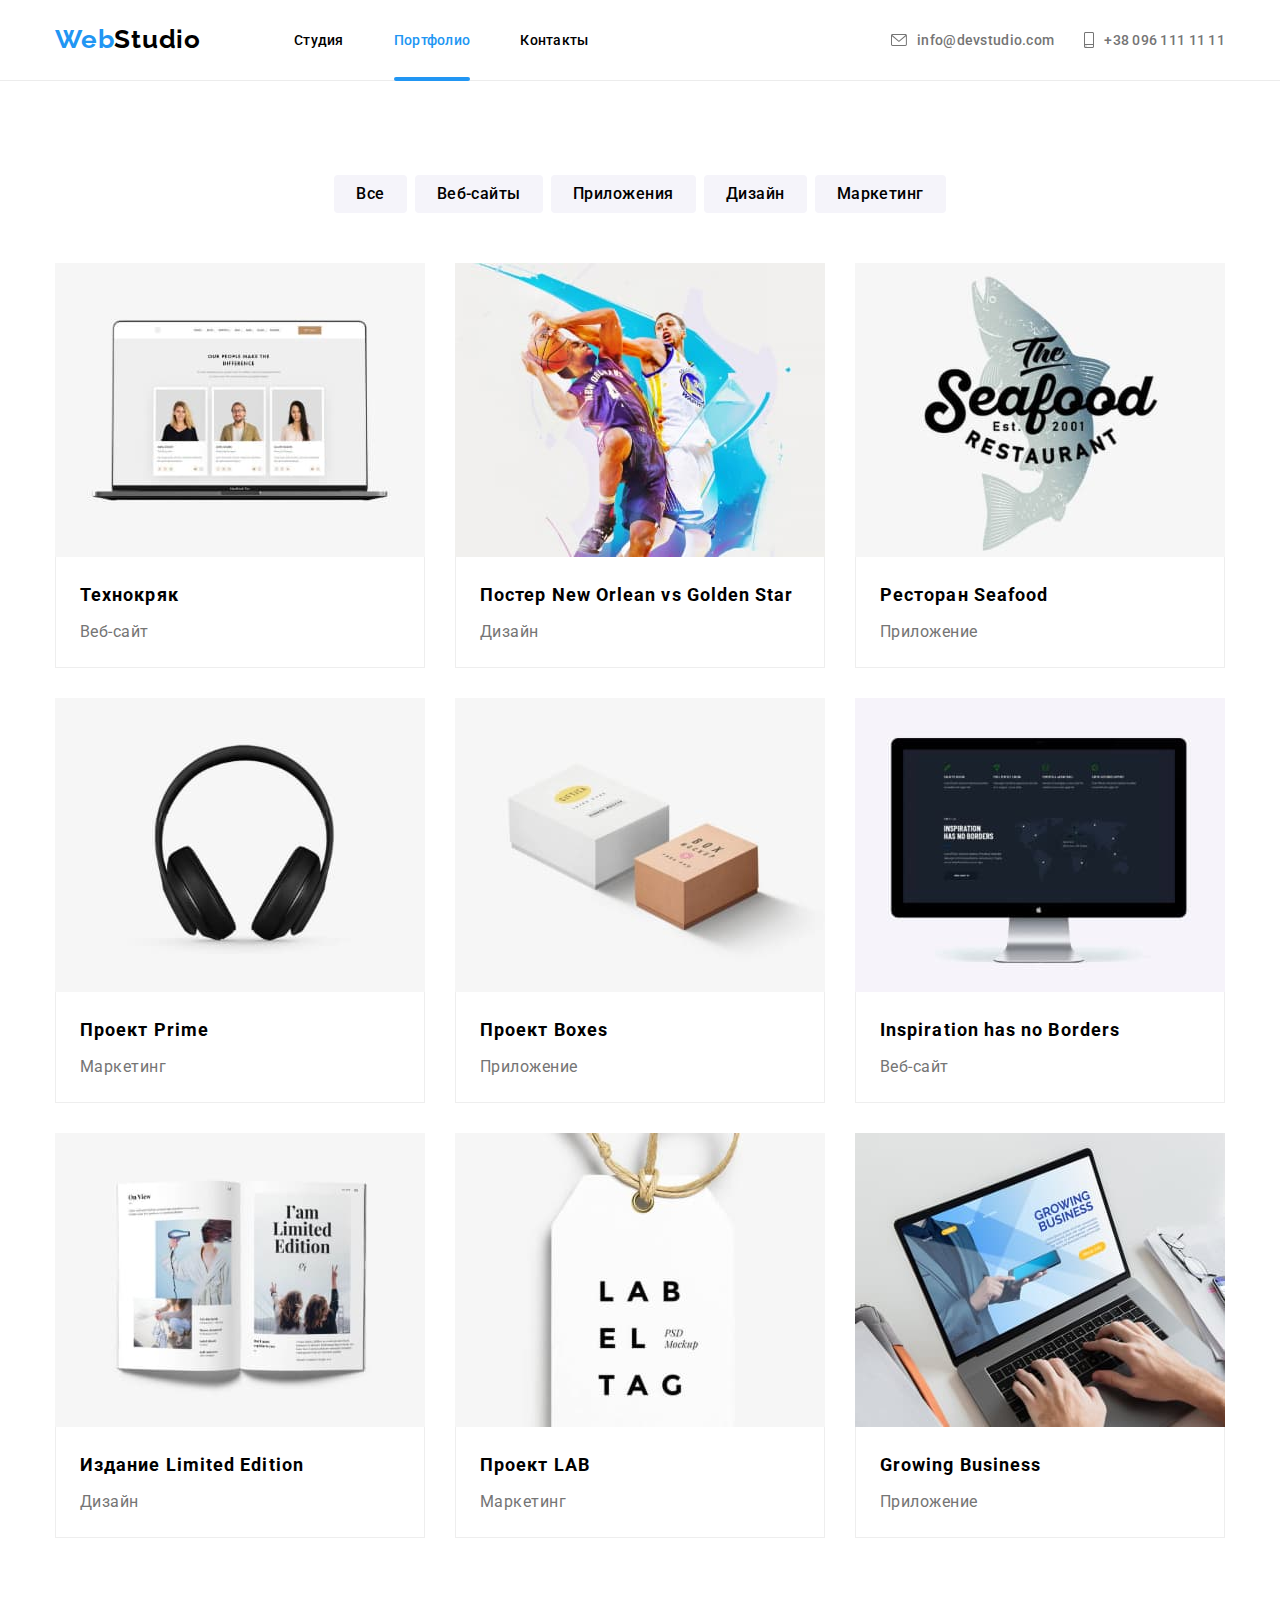
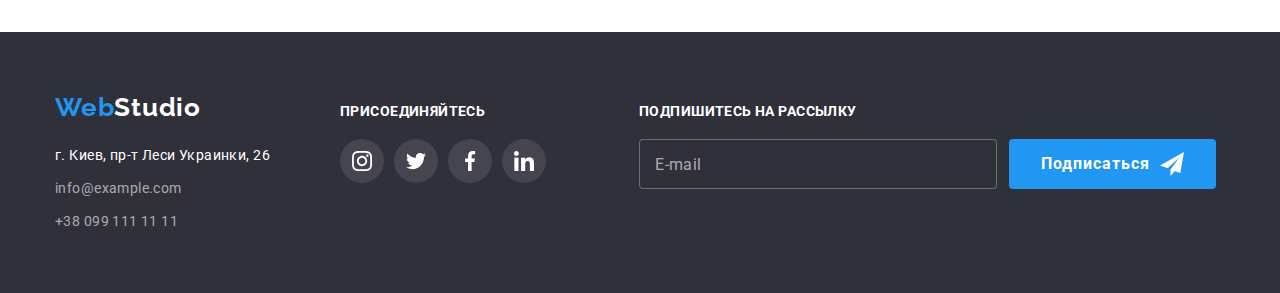
==== portfolio.html @ b00c0664 "fix link to css" ====
<!DOCTYPE html>
<html lang="ru">
  <head>
    <meta charset="UTF-8" />
    <meta http-equiv="X-UA-Compatible" content="IE=edge" />
    <meta name="viewport" content="width=device-width, initial-scale=1.0" />
    <title>Document</title>
    <link rel="preconnect" href="https://fonts.googleapis.com" />
    <link rel="preconnect" href="https://fonts.gstatic.com" crossorigin />
    <link
      href="https://fonts.googleapis.com/css2?family=Raleway:wght@700&family=Roboto:wght@400;500;700;900&display=swap"
      rel="stylesheet"
    />
    <link
      rel="stylesheet"
      href="https://cdnjs.cloudflare.com/ajax/libs/modern-normalize/1.1.0/modern-normalize.min.css"
    />
    <link rel="stylesheet" href="./css/reset.css" />
    <link rel="stylesheet" href="./css/styles.css" />
    <link rel="stylesheet" href="./sass/main.css" />
  </head>

  <body>
    <header class="head-white">
      <div class="container header-container">
        <nav class="head-nav flexability">
          <a href="index.html" class="logo-nav"><span>Web</span>Studio</a>

          <ul class="nav-list flexability">
            <li class="nav-list-item">
              <a href="index.html" class="link">Студия</a>
            </li>

            <li class="nav-list-item">
              <a href="portfolio.html" class="link current">Портфолио</a>
            </li>

            <li class="nav-list-item">
              <a href="" class="link">Контакты</a>
            </li>
          </ul>
        </nav>

        <ul class="adress-list flexability">
          <li class="adress-item">
            <a href="mailto:info@devstudio.com" class="link">
              <svg class="adress-item-icon" width="16" height="12">
                <use href="images/icons.svg#icon-envelope"></use>
              </svg>
              <span>info@devstudio.com</span>
            </a>
          </li>

          <li class="adress-item">
            <a href="tel:+380961111111" class="link">
              <svg class="adress-item-icon" width="10" height="16">
                <use href="images/icons.svg#icon-smartphone"></use>
              </svg>
              <span>+38 096 111 11 11</span>
            </a>
          </li>
        </ul>
      </div>
    </header>

    <main>
      <section class="radio-buttons section">
        <div class="container">
          <ul class="buttons-list flexability">
            <li class="buttons-item">
              <button type="button" class="button">Все</button>
            </li>
            <li class="buttons-item">
              <button type="button" class="button">Веб-сайты</button>
            </li>
            <li class="buttons-item">
              <button type="button" class="button">Приложения</button>
            </li>
            <li class="buttons-item">
              <button type="button" class="button">Дизайн</button>
            </li>
            <li class="buttons-item">
              <button type="button" class="button">Маркетинг</button>
            </li>
          </ul>
          <ul class="gallery-list flexability">
            <li class="gallery-item">
              <a class="gallery-link">
                <div class="work-description-block">
                  <img
                    src="./images/img-portf1.jpg"
                    alt="ноутбук с примером сайта"
                    width="370"
                    class="gallery-picture"
                  />
                  <p class="work-description">
                    Технокряк это современная площадка распространения
                    коронавируса. Компании используют эту платформу для
                    цифрового шпионажа и атак на защищённые сервера конкурентов.
                  </p>
                </div>
                <div class="card-style">
                  <h3 class="card-title">Технокряк</h3>
                  <p class="gallery-category">Веб-сайт</p>
                </div>
              </a>
            </li>
            <li class="gallery-item">
              <a class="gallery-link">
                <div class="work-description-block">
                  <img
                    src="./images/img-portf2.jpg"
                    alt="борьба баскетболистов за мяч"
                    width="370"
                    class="gallery-picture"
                  />
                  <p class="work-description">
                    Технокряк это современная площадка распространения
                    коронавируса. Компании используют эту платформу для
                    цифрового шпионажа и атак на защищённые сервера конкурентов.
                  </p>
                </div>
                <div class="card-style">
                  <h3 class="card-title">Постер New Orlean vs Golden Star</h3>
                  <p class="gallery-category">Дизайн</p>
                </div>
              </a>
            </li>

            <li class="gallery-item">
              <a class="gallery-link">
                <div class="work-description-block">
                  <img
                    src="./images/img-portf3.jpg"
                    alt="превью приложения ресторана"
                    width="370"
                    class="gallery-picture"
                  />
                  <p class="work-description">
                    Технокряк это современная площадка распространения
                    коронавируса. Компании используют эту платформу для
                    цифрового шпионажа и атак на защищённые сервера конкурентов.
                  </p>
                </div>
                <div class="card-style">
                  <h3 class="card-title">Ресторан Seafood</h3>
                  <p class="gallery-category">Приложение</p>
                </div>
              </a>
            </li>
            <li class="gallery-item">
              <a class="gallery-link">
                <div class="work-description-block">
                  <img
                    src="./images/img-portf4.jpg"
                    alt="наушники"
                    width="370"
                    class="gallery-picture"
                  />
                  <p class="work-description">
                    Технокряк это современная площадка распространения
                    коронавируса. Компании используют эту платформу для
                    цифрового шпионажа и атак на защищённые сервера конкурентов.
                  </p>
                </div>
                <div class="card-style">
                  <h3 class="card-title">Проект Prime</h3>
                  <p class="gallery-category">Маркетинг</p>
                </div>
              </a>
            </li>
            <li class="gallery-item">
              <a class="gallery-link"
                ><div class="work-description-block">
                  <img
                    src="./images/img-portf5.jpg"
                    alt="два короба"
                    width="370"
                    class="gallery-picture"
                  />
                  <p class="work-description">
                    Технокряк это современная площадка распространения
                    коронавируса. Компании используют эту платформу для
                    цифрового шпионажа и атак на защищённые сервера конкурентов.
                  </p>
                </div>
                <div class="card-style">
                  <h3 class="card-title">Проект Boxes</h3>
                  <p class="gallery-category">Приложение</p>
                </div>
              </a>
            </li>
            <li class="gallery-item">
              <a class="gallery-link"
                ><div class="work-description-block">
                  <img
                    src="./images/img-portf6.jpg"
                    alt="монитор с примером сайта"
                    width="370"
                    class="gallery-picture"
                  />
                  <p class="work-description">
                    Технокряк это современная площадка распространения
                    коронавируса. Компании используют эту платформу для
                    цифрового шпионажа и атак на защищённые сервера конкурентов.
                  </p>
                </div>
                <div class="card-style">
                  <h3 class="card-title">Inspiration has no Borders</h3>
                  <p class="gallery-category">Веб-сайт</p>
                </div>
              </a>
            </li>
            <li class="gallery-item">
              <a class="gallery-link"
                ><div class="work-description-block">
                  <img
                    src="./images/img-portf7.jpg"
                    alt="книга с примером дизайна"
                    width="370"
                    class="gallery-picture"
                  />
                  <p class="work-description">
                    Технокряк это современная площадка распространения
                    коронавируса. Компании используют эту платформу для
                    цифрового шпионажа и атак на защищённые сервера конкурентов.
                  </p>
                </div>
                <div class="card-style">
                  <h3 class="card-title">Издание Limited Edition</h3>
                  <p class="gallery-category">Дизайн</p>
                </div>
              </a>
            </li>
            <li class="gallery-item">
              <a class="gallery-link"
                ><div class="work-description-block">
                  <img
                    src="./images/img-portf8.jpg"
                    alt="пример дизайна"
                    width="370"
                    class="gallery-picture"
                  />
                  <p class="work-description">
                    Технокряк это современная площадка распространения
                    коронавируса. Компании используют эту платформу для
                    цифрового шпионажа и атак на защищённые сервера конкурентов.
                  </p>
                </div>
                <div class="card-style">
                  <h3 class="card-title">Проект LAB</h3>
                  <p class="gallery-category">Маркетинг</p>
                </div>
              </a>
            </li>
            <li class="gallery-item">
              <a class="gallery-link"
                ><div class="work-description-block">
                  <img
                    src="./images/img-portf9.jpg"
                    alt="руки работающие с приложением на ноутбуке"
                    width="370"
                    class="gallery-picture"
                  />
                  <p class="work-description">
                    Технокряк это современная площадка распространения
                    коронавируса. Компании используют эту платформу для
                    цифрового шпионажа и атак на защищённые сервера конкурентов.
                  </p>
                </div>
                <div class="card-style">
                  <h3 class="card-title">Growing Business</h3>
                  <p class="gallery-category">Приложение</p>
                </div>
              </a>
            </li>
          </ul>
        </div>
      </section>
    </main>

    <footer class="footer">
      <div class="container footer-cont">
        <div>
          <a href="index.html" class="logo-footer"><span>Web</span>Studio</a>
          <ul class="adress-footer">
            <li class="footer-adress">
              <a
                href="https://goo.gl/maps/rSLZNMGYCQt7C6gy6"
                target="blank"
                rel="noopener noreferrer nofollow"
                class="adress-map"
                >г. Киев, пр-т Леси Украинки, 26</a
              >
            </li>

            <li class="footer-adress">
              <a href="mailto:info@devstudio.com" class="footer-link"
                >info@example.com</a
              >
            </li>

            <li class="footer-adress">
              <a href="tel:+380961111111" class="footer-link"
                >+38 099 111 11 11</a
              >
            </li>
          </ul>
        </div>
        <div class="join">
          <p class="join-title">присоединяйтесь</p>
          <ul class="join-list">
            <li class="social-list-item">
              <a href="" class="social-item-link">
                <svg class="social-item-icon" width="20" height="20">
                  <use href="./images/icons.svg#icon-instagram"></use>
                </svg>
              </a>
            </li>
            <li class="social-list-item">
              <a href="" class="social-item-link">
                <svg class="social-item-icon" width="20" height="20">
                  <use href="./images/icons.svg#icon-twitter"></use>
                </svg>
              </a>
            </li>
            <li class="social-list-item">
              <a href="" class="social-item-link">
                <svg class="social-item-icon" width="20" height="20">
                  <use href="./images/icons.svg#icon-facebook"></use>
                </svg>
              </a>
            </li>
            <li class="social-list-item">
              <a href="" class="social-item-link">
                <svg class="social-item-icon" width="20" height="20">
                  <use href="./images/icons.svg#icon-linkedin"></use>
                </svg>
              </a>
            </li>
          </ul>
        </div>
        <div class="subscribe">
          <label for="user-mail"
            ><p class="subscrible-title">подпишитесь на рассылку</p>
            <form class="subscribe-form">
              <input
                type="email"
                name="user-mail"
                class="subscribe-input"
                placeholder="E-mail"
                required
                id="user-mail"
              />

              <button type="submit" class="subscribe-button button-link">
                Подписаться
                <svg class="subscribe-icon" width="24" height="24">
                  <use href="./images/icons.svg#icon-send"></use>
                </svg>
              </button>
            </form>
          </label>
        </div>
      </div>
    </footer>
    <script src="./js/modal.js"></script>
  </body>
</html>
---- css/styles.css ----
/* -------------------- проверка границ -------------------- */
/* section {
  outline: 3px dotted rgb(43, 56, 231);
}
.container {
  outline: 2px solid tomato;
} */

/* -------------------- BASIC RULES -------------------- */
:root {
  --accent-color: #2196f3;
  --text-color: #000000;
  --margin-img: 30px;
  --margin-text: 10px;
  --margin-calc: 30px;
  --attenuation-function: cubic-bezier(0.4, 0, 0.2, 1);
  --transition-time: 250ms;
}
.container {
  width: 1200px;
  padding: 0 15px;
  margin: 0 auto;
}
.section {
  padding-top: 94px;
  padding-bottom: 94px;
}
html {
  box-sizing: border-box;
}
*,
*::after,
*::before {
  box-sizing: inherit;
}
.logo-nav {
  font-family: Raleway, sans-serif;
  font-weight: 700;
  color: #000000;
  font-size: 26px;
  line-height: calc(31 / 26);
  letter-spacing: 0.03em;
  margin-right: 93px;
  padding-top: 24px;
  padding-bottom: 25px;
}
.flexability {
  display: flex;
} /* --------------------
HEADER -------------------- */
.head-white {
  background-color: #ffffff;
  border-bottom: 1px solid #ececec;
}
.logo-nav > span {
  font-family: Raleway, sans-serif;
  color: var(--accent-color);
}
.logo-nav:hover {
  color: #000000;
}
.adress-list .adress-item + .adress-item {
  margin-left: var(--margin-calc);
}
.link {
  padding: 32px 0;
  align-items: center;
  display: flex;
  transition: color var(--transition-time) var(--attenuation-function);
}
.link:hover,
.link:focus {
  color: var(--accent-color);
}
.link > .adress-item-icon {
  margin-right: 10px;
  fill: currentColor;
}
.benefit-image {
  display: flex;
  height: 120px;
  align-items: center;
  justify-content: center;
  background-color: #f5f4fa;
  margin-bottom: var(--margin-calc);
}
.nav-list {
  font-weight: 500;
  font-size: 14px;
  line-height: calc(16 / 14);
  letter-spacing: 0.02em;
  color: var(--text-color);
}
.nav-list-item + .nav-list-item {
  margin-left: 50px;
}
.nav-list a {
  color: var(--text-color);
}
.phone-number {
  margin-left: 50px;
}
.nav-list a:hover,
.nav-list a:focus {
  color: var(--accent-color);
}
.adress-list {
  margin-left: auto;
  align-items: center;
}
.adress-list a {
  font-weight: 500;
  font-size: 14px;
  line-height: calc(16 / 14);
  letter-spacing: 0.02em;
  color: #757575;
}
ul .current {
  color: var(--accent-color);
  position: relative;
}

.current:after {
  content: '';
  position: absolute;
  bottom: -1px;
  left: 0;
  width: 100%;
  height: 4px;
  background-color: var(--accent-color);
  border-radius: 2px;
}

.header-container {
  display: flex;
}
.head-nav {
  align-items: center;
} /* -------------------- MAIN -------------------- */
.hero {
  background: #c4c4c4;
  padding: 200px 0;
  text-align: center;
}
.hero-img {
  background-image: linear-gradient(
      rgba(47, 48, 58, 0.4),
      rgba(47, 48, 58, 0.4)
    ),
    url(../images/hero.jpg);
  max-width: 1600px;
  height: 600px;
  margin-left: auto;
  margin-right: auto;
  background-repeat: no-repeat;
  background-size: cover;
  background-position: center;
}
.hero-title {
  font-weight: 900;
  font-size: 44px;
  line-height: calc(60 / 44);
  letter-spacing: 0.06em;
  text-transform: uppercase;
  color: #ffffff;
  max-width: 696px;
  margin-left: auto;
  margin-right: auto;
  margin-bottom: 30px;
}
.button {
  font-family: inherit;
  font-style: normal;
  font-weight: 500;
  font-size: 16px;
  line-height: calc(26 / 16);
  text-align: center;
  letter-spacing: 0.03em;
  color: var(--text-color);
  background-color: #f5f4fa;
  padding: 6px 22px;
  border-radius: 4px;
  border: none;
  transition: color var(--transition-time) var(--attenuation-function),
    background-color var(--transition-time) var(--attenuation-function),
    box-shadow var(--transition-time) var(--attenuation-function);
}
.button:hover,
.button:focus {
  box-shadow: 0px 3px 1px rgba(0, 0, 0, 0.1), 0px 1px 2px rgba(0, 0, 0, 0.08),
    0px 2px 2px rgba(0, 0, 0, 0.12);
}
.gallery-link {
  display: block;
  text-decoration: none;
  transition: box-shadow var(--transition-time) var(--attenuation-function);
}
.gallery-link:hover,
.gallery-link:focus {
  box-shadow: 0px 1px 1px rgba(0, 0, 0, 0.12), 0px 4px 4px rgba(0, 0, 0, 0.06),
    1px 4px 6px rgba(0, 0, 0, 0.16);
}
.buttons-item + .buttons-item {
  margin-left: 8px;
}
.buttons-list {
  display: flex;
  justify-content: center;
  margin-bottom: 50px;
}
.gallery-list {
  flex-wrap: wrap;
  margin-top: 0px;
}
.main-button {
  background-color: var(--accent-color);
  padding: 10px 32px;
  min-width: 200px;
  border-radius: 4px;
  border: none;
}
.subscribe-button {
  background-color: var(--accent-color);
  padding: 10px 32px;
  min-width: 200px;
  border-radius: 4px;
  border: none;
  margin-left: 12px;
  align-items: center;
  display: inline-flex;
}

.callback-button {
  background-color: var(--accent-color);
  padding: 10px 32px;
  min-width: 200px;
  border-radius: 4px;
  border: none;
  align-items: center;
  margin-top: 30px;
}

.callback-input {
  width: 100%;
}
.button-link {
  font-family: inherit;
  font-style: normal;
  font-weight: 700;
  font-size: 16px;
  line-height: calc(30 / 16);
  letter-spacing: 0.06em;
  color: #ffffff;
}

.work-description {
  position: absolute;
  top: 0;
  margin: 0;
  width: 100%;
  height: 100%;
  padding: 63px 24px;
  font-size: 18px;
  line-height: 1.56;
  color: #ffffff;
  background-color: rgba(33, 150, 243, 0.9);
  transform: translateY(100%);
  transition: transform var(--transition-time) var(--attenuation-function);
}

.work-description-block {
  position: relative;
  overflow: hidden;
}

.gallery-link:hover .work-description,
.gallery-link:focus .work-description {
  transform: translateY(0);
}

.social-list {
  display: flex;
  justify-content: center;
}
.social-list-item + .social-list-item {
  margin-left: 10px;
}
.social-item-icon {
  fill: currentColor;
}
.social-item-link {
  width: 44px;
  height: 44px;
  display: flex;
  justify-content: center;
  align-items: center;
  color: #afb1b8;
  border-radius: 50%;
  transition: background-color var(--transition-time)
      var(--attenuation-function),
    color var(--transition-time) var(--attenuation-function);
}

.join .social-item-link {
  color: #ffffff;
  background-color: rgba(255, 255, 255, 0.1);
}

.social-item-link:hover,
.social-item-link:focus {
  background-color: var(--accent-color);
  color: #ffffff;
  border-radius: 50%;
}
.button:hover,
.button:focus {
  font-family: inherit;
  font-style: normal;
  font-weight: 500;
  font-size: 16px;
  line-height: calc(26 / 16);
  text-align: center;
  letter-spacing: 0.03em;
  color: #ffffff;
  background-color: var(--accent-color);
}
.card-title {
  font-weight: 700;
  font-size: 18px;
  line-height: calc(36 / 18);
  letter-spacing: 0.06em;
  color: var(--text-color);
  margin-bottom: 4px;
}
.benefits-title {
  font-weight: 700;
  font-size: 14px;
  line-height: calc(16 / 14);
  letter-spacing: 0.03em;
  text-transform: uppercase;
  color: #212121;
  margin-bottom: var(--margin-text);
}
.benefits-discription {
  font-size: 14px;
  line-height: calc(24 / 14);
  letter-spacing: 0.03em;
  color: #757575;
}
.benefits-list {
  display: flex;
  margin-left: calc(-1 * var(--margin-calc));
}
.benefits-list > .benefits-item {
  flex-basis: calc(100% / 4 - var(--margin-calc));
  margin-left: var(--margin-calc);
}
.activity-list {
  display: flex;
  flex-wrap: wrap;
  margin-left: calc(-1 * var(--margin-calc));
  margin-top: calc(-1 * var(--margin-calc));
}
.activity-list > .activity-item {
  flex-basis: calc(100% / 3 - var(--margin-calc));
  margin-left: var(--margin-calc);
  margin-top: var(--margin-calc);
}
.activity {
  padding-top: 0px;
}

.activity-img {
  margin-right: 0px;
}
.activity-item {
  position: relative;
}

.activity-title {
  position: absolute;
  bottom: 0;
  margin: 0;
  display: flex;
  /* padding-top: 27px;
  padding-bottom: 27px; */
  width: 100%;
  height: 70px;

  font-size: 14px;
  line-height: 1.14;
  justify-content: center;
  align-items: center;
  text-transform: uppercase;
  color: #ffffff;
  background-color: rgba(47, 48, 58, 0.8);
}
.section-title,
.team-title,
.clients-title {
  display: block;
  font-weight: 700;
  font-size: 36px;
  line-height: calc(42 / 36);
  letter-spacing: 0.03em;
  color: #212121;
  margin-bottom: 50px;
  text-align: center;
}
.clients-list {
  display: flex;
}
.clients-link {
  display: flex;
  justify-content: center;
  align-items: center;
  height: 92px;
  width: 170px;
  color: #afb1b8;
  border: 1px solid #afb1b8;
  border-radius: 4px;
  transition: color var(--transition-time) var(--attenuation-function),
    border var(--transition-time) var(--attenuation-function);
}
.clients-item:not(:last-child) {
  padding-right: 30px;
}
.client-icon {
  fill: currentColor;
}
.clients-link:hover,
.clients-link:focus {
  color: var(--accent-color);
  border-color: var(--accent-color);
}
.gallery-category {
  font-size: 16px;
  line-height: calc(30 / 16);
  letter-spacing: 0.03em;
  color: #757575;
}
.team-names {
  font-weight: 500;
  font-size: 16px;
  line-height: calc(19 / 16);
  letter-spacing: 0.03em;
  color: #212121;
  margin-bottom: var(--margin-text);
}
.team-positions {
  font-size: 16px;
  line-height: calc(19 / 16);
  letter-spacing: 0.03em;
  color: #757575;
  margin-bottom: 16px;
}
.team-list {
  display: flex;
  margin-left: calc(-1 * var(--margin-calc));
  margin-top: calc(-1 * var(--margin-calc));
}
.team-list > .team-item {
  flex-basis: calc(100% / 4 - var(--margin-calc));
  margin-left: var(--margin-calc);
  margin-top: var(--margin-calc);
  background-color: #ffffff;
  border-radius: 0px 0px 4px 4px;
  box-shadow: 0px 1px 3px rgba(0, 0, 0, 0.12), 0px 1px 1px rgba(0, 0, 0, 0.14),
    0px 2px 1px rgba(0, 0, 0, 0.2);
}
.team {
  background-color: #f5f4fa;
}
.teams {
  padding-top: var(--margin-calc);
  padding-bottom: var(--margin-calc);
  text-align: center;
} /* -------------------- PORTFOLIO GALLERY-------------------- */
.gallery-list {
  display: flex;
  margin-left: calc(-1 * var(--margin-calc));
  margin-top: calc(-1 * var(--margin-calc));
}
.gallery-list > .gallery-item {
  flex-basis: calc(100% / 3 - var(--margin-calc));
  margin-left: var(--margin-calc);
  margin-top: var(--margin-calc);
}
.card-style {
  padding: 20px 24px;
  background-color: #ffffff;
  border-left: 1px solid #eeeeee;
  border-right: 1px solid #eeeeee;
  border-bottom: 1px solid #eeeeee;
} /* -------------------- FOOTER --------------------
*/
.logo-footer > span {
  font-family: Raleway, sans-serif;
  color: var(--accent-color);
}
.logo {
  margin-bottom: 20px;
}
.footer {
  background: #2f303a;
  padding: 60px 0px;
}
.footer-cont {
  display: flex;
  align-items: baseline;
}
.logo-footer {
  font-family: Raleway, sans-serif;
  font-weight: 700;
  color: #ffffff;
  font-size: 26px;
  line-height: calc(31 / 26);
  letter-spacing: 0.03em;
}
.logo-footer:hover {
  color: #ffffff;
}
.join {
  margin-left: 70px;
  margin-right: 93px;
}
.join-list {
  display: flex;
}
.join-title,
.subscrible-title {
  font-family: Roboto, sans-serif;
  font-style: normal;
  font-weight: 700;
  font-size: 14px;
  line-height: (16 / 14);
  letter-spacing: 0.03em;
  text-transform: uppercase;
  color: #ffffff;
  margin-bottom: 20px;
}
.footer-adress:not(:last-child) {
  margin-bottom: 9px;
}

.adress-map {
  font-size: 14px;
  line-height: calc(24 / 14);
  letter-spacing: 0.03em;
  color: #ffffff;
  transition: color var(--transition-time) var(--attenuation-function);
}
.adress-footer {
  margin-top: 20px;
}
.footer-link {
  font-size: 14px;
  line-height: calc(24 / 14);
  letter-spacing: 0.03em;
  color: rgba(255, 255, 255, 0.6);
  transition: color var(--transition-time) var(--attenuation-function);
}
.footer-adress a:hover,
.footer-adress a:focus {
  color: var(--accent-color);
}

.backdrop {
  position: fixed;
  top: 0;
  left: 0;

  width: 100%;
  height: 100%;

  background-color: rgba(0, 0, 0, 0.2);
  opacity: 1;
}

.backdrop.is-hidden {
  opacity: 0;
  pointer-events: none;
}
.subscribe-form {
  display: flex;
  align-items: center;
}

.subscribe-icon {
  margin-left: 10px;
}
.subscribe-input {
  min-width: 358px;
  height: 50px;
  padding: 15px;
  border: 1px solid rgba(255, 255, 255, 0.3);
  border-radius: 4px;
  font-family: inherit;
  font-style: normal;
  font-size: 16px;
  line-height: calc(20 / 16);
  letter-spacing: 0.03em;
  color: #ffffff;
  background-color: #2f303a;
}

.subscribe-input::placeholder {
  color: rgba(255, 255, 255, 0.6);
}

.modal-title {
  margin-bottom: 12px;
  font-family: Roboto;
  font-style: normal;
  font-weight: 700;
  font-size: 20px;
  line-height: calc(23 / 20);
  text-align: center;
  letter-spacing: 0.03em;

  color: #212121;
}

.label-title {
  font-family: Roboto;
  font-style: normal;
  font-size: 12px;
  line-height: calc(14 / 12);
  letter-spacing: 0.01em;
  margin-bottom: 4px;
  color: #757575;
}

.callback-input {
  height: 40px;
  border: 1px solid rgba(33, 33, 33, 0.2);
  box-sizing: border-box;
  border-radius: 4px;
  padding-left: 30px;
  transition: border-color var(--transition-time) var(--attenuation-function);
}
.callback-coment {
  border: 1px solid rgba(33, 33, 33, 0.2);
  box-sizing: border-box;
  border-radius: 4px;
  padding: 12px 16px;
  resize: none;
  height: 120px;
  width: 100%;
  transition: border-color var(--transition-time) var(--attenuation-function);
}

.callback-coment::placeholder {
  font-family: Roboto;
  font-style: normal;
  font-size: 12px;
  line-height: calc(14 / 12);
  letter-spacing: 0.01em;
  color: rgba(117, 117, 117, 0.5);
}

.form-field {
  display: flex;
  flex-direction: column;
  position: relative;
}
.sign-field {
  display: flex;
  flex-direction: column;
  align-items: center;
  margin-top: 20px;
}

.sign-check {
  font-family: Roboto;
  font-style: normal;
  font-size: 14px;
  line-height: calc(24 / 14);
  letter-spacing: 0.03em;
  color: #757575;
  display: flex;
  align-items: center;
}
.modal-check:checked + .sign-check::before {
  background-image: url(../images/sign.svg);
  background-color: var(--accent-color);
  background-position: center;
  background-repeat: no-repeat;
  border: none;
}

.visually-hidden {
  position: absolute;
  white-space: nowrap;
  width: 1px;
  height: 1px;
  overflow: hidden;
  border: 0;
  padding: 0;
  clip: rect(0 0 0 0);
  clip-path: inset(50%);
  margin: -1px;
}
.sign-check::before {
  content: ' ';
  width: 16px;
  height: 15px;
  border: 2px solid #000000;
  border-radius: 2px;
  display: block;
  margin-right: 8px;
}

.sign-link,
.sign-link:hover,
.sign-link:focus {
  text-decoration: underline;
  color: var(--accent-color);
}

.callback-icon {
  position: absolute;
  top: 50%;
  margin-left: 12px;
  transition: fill var(--transition-time) var(--attenuation-function);
}

.form-field + .form-field {
  margin-top: 10px;
}

.form-field:focus-within .callback-icon,
.form-field:hover .callback-icon {
  fill: var(--accent-color);
}
.form-field:focus-within .callback-input,
.form-field:hover .callback-input {
  border-color: var(--accent-color);
  outline: none;
}
.form-field:focus-within .callback-coment,
.form-field:hover .callback-coment {
  border-color: var(--accent-color);
  outline: none;
}
.modal {
  position: absolute;
  top: 50%;
  left: 50%;
  transform: translate(-50%, -50%);
  padding: 40px;

  min-width: 528px;
  min-height: 581px;

  background-color: #ffffff;
  box-shadow: 0px 1px 3px rgb(0 0 0 / 12%), 0px 1px 1px rgb(0 0 0 / 14%),
    0px 2px 1px rgb(0 0 0 / 20%);
  border-radius: 4px;
}

.close {
  position: absolute;
  top: 8px;
  right: 8px;
  display: flex;
  align-items: center;
  justify-content: center;

  width: 30px;
  height: 30px;

  color: #000000;
  background-color: #fff;
  border: 1px solid rgba(0, 0, 0, 0.1);
  border-radius: 50%;
  cursor: pointer;
}

.close-icon {
  fill: currentColor;
}

.close:hover,
.close:focus {
  color: var(--accent-color);
}
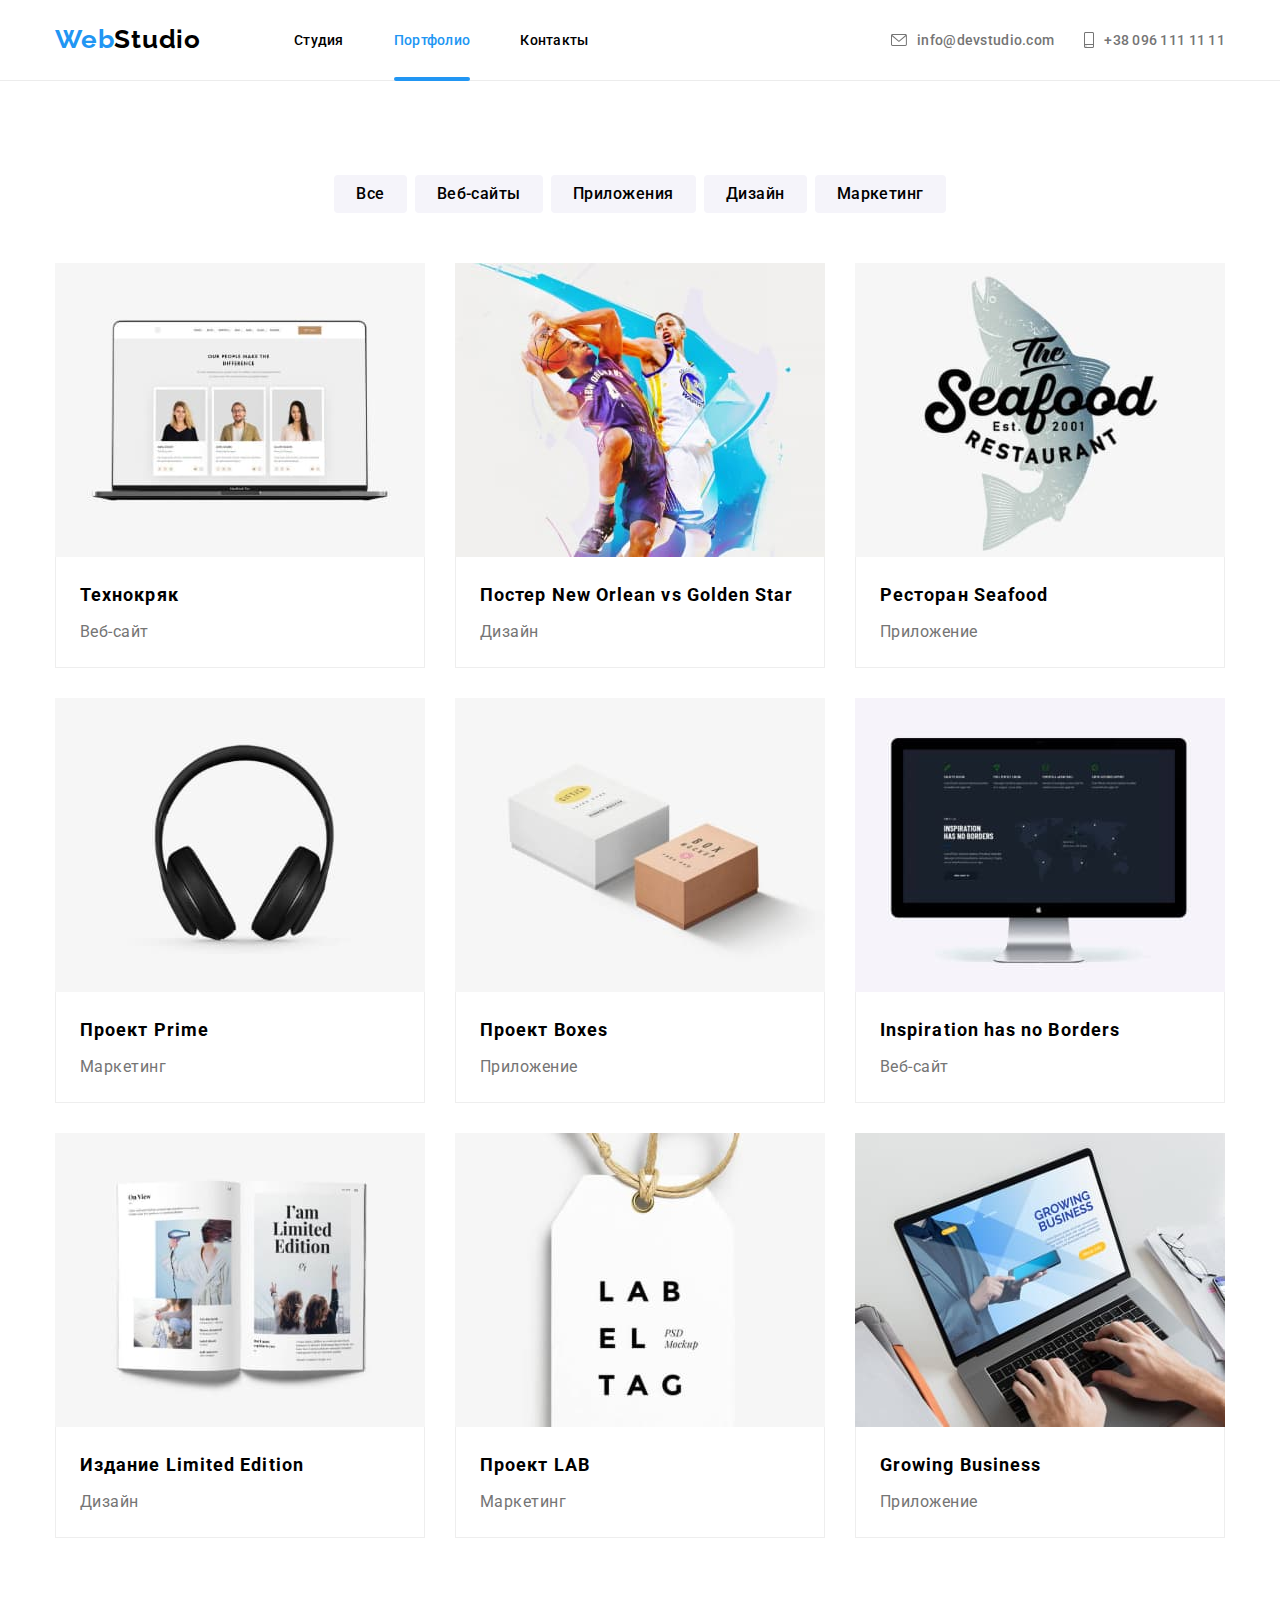
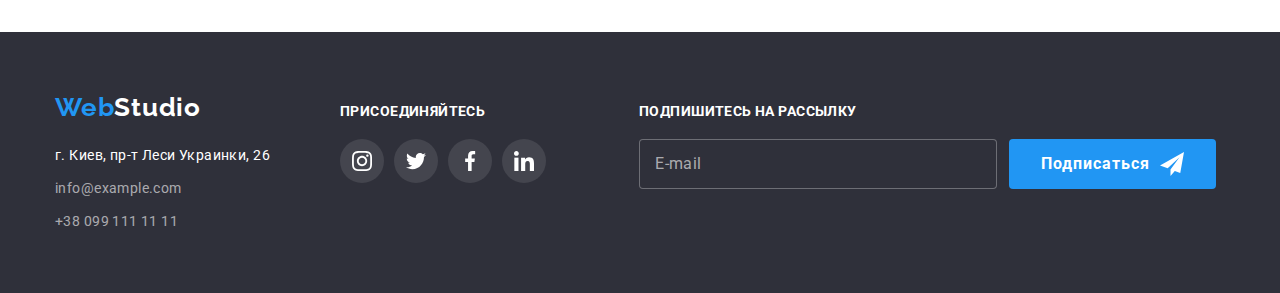
==== commit add81a14: "successful test" ====
--- a/portfolio.html
+++ b/portfolio.html
@@ -16,8 +16,8 @@
       href="https://cdnjs.cloudflare.com/ajax/libs/modern-normalize/1.1.0/modern-normalize.min.css"
     />
     <link rel="stylesheet" href="./css/reset.css" />
-    <link rel="stylesheet" href="./css/styles.css" />
-    <link rel="stylesheet" href="./sass/main.css" />
+    <!-- <link rel="stylesheet" href="./css/styles.css" /> -->
+    <link rel="stylesheet" href="./css/main.css" />
   </head>
 
   <body>
--- a/css/main.css
+++ b/css/main.css
@@ -0,0 +1,1016 @@
+:root {
+  --accent-color: #2196f3;
+  --text-color: #000000;
+  --margin-img: 30px;
+  --margin-text: 10px;
+  --margin-calc: 30px;
+  --attenuation-function: cubic-bezier(0.4, 0, 0.2, 1);
+  --transition-time: 250ms;
+}
+
+.container {
+  width: 1200px;
+  padding: 0 15px;
+  margin: 0 auto;
+}
+
+.section {
+  padding-top: 94px;
+  padding-bottom: 94px;
+}
+
+html {
+  -webkit-box-sizing: border-box;
+          box-sizing: border-box;
+}
+
+*,
+*::after,
+*::before {
+  -webkit-box-sizing: inherit;
+          box-sizing: inherit;
+}
+
+.logo-nav {
+  font-family: Raleway, sans-serif;
+  font-weight: 700;
+  color: #000000;
+  font-size: 26px;
+  line-height: calc(31 / 26);
+  letter-spacing: 0.03em;
+  margin-right: 93px;
+  padding-top: 24px;
+  padding-bottom: 25px;
+}
+
+.flexability {
+  display: -webkit-box;
+  display: -ms-flexbox;
+  display: flex;
+}
+
+/* --------------------
+HEADER -------------------- */
+.head-white {
+  background-color: #ffffff;
+  border-bottom: 1px solid #ececec;
+}
+
+.logo-nav > span {
+  font-family: Raleway, sans-serif;
+  color: var(--accent-color);
+}
+
+.logo-nav:hover {
+  color: #000000;
+}
+
+.adress-list .adress-item + .adress-item {
+  margin-left: var(--margin-calc);
+}
+
+.link {
+  padding: 32px 0;
+  -webkit-box-align: center;
+      -ms-flex-align: center;
+          align-items: center;
+  display: -webkit-box;
+  display: -ms-flexbox;
+  display: flex;
+  -webkit-transition: color var(--transition-time) var(--attenuation-function);
+  transition: color var(--transition-time) var(--attenuation-function);
+}
+
+.link:hover,
+.link:focus {
+  color: var(--accent-color);
+}
+
+.link > .adress-item-icon {
+  margin-right: 10px;
+  fill: currentColor;
+}
+
+.benefit-image {
+  display: -webkit-box;
+  display: -ms-flexbox;
+  display: flex;
+  height: 120px;
+  -webkit-box-align: center;
+      -ms-flex-align: center;
+          align-items: center;
+  -webkit-box-pack: center;
+      -ms-flex-pack: center;
+          justify-content: center;
+  background-color: #f5f4fa;
+  margin-bottom: var(--margin-calc);
+}
+
+.nav-list {
+  font-weight: 500;
+  font-size: 14px;
+  line-height: calc(16 / 14);
+  letter-spacing: 0.02em;
+  color: var(--text-color);
+}
+
+.nav-list-item + .nav-list-item {
+  margin-left: 50px;
+}
+
+.nav-list a {
+  color: var(--text-color);
+}
+
+.phone-number {
+  margin-left: 50px;
+}
+
+.nav-list a:hover,
+.nav-list a:focus {
+  color: var(--accent-color);
+}
+
+.adress-list {
+  margin-left: auto;
+  -webkit-box-align: center;
+      -ms-flex-align: center;
+          align-items: center;
+}
+
+.adress-list a {
+  font-weight: 500;
+  font-size: 14px;
+  line-height: calc(16 / 14);
+  letter-spacing: 0.02em;
+  color: #757575;
+}
+
+ul .current {
+  color: var(--accent-color);
+  position: relative;
+}
+
+.current:after {
+  content: '';
+  position: absolute;
+  bottom: -1px;
+  left: 0;
+  width: 100%;
+  height: 4px;
+  background-color: var(--accent-color);
+  border-radius: 2px;
+}
+
+.header-container {
+  display: -webkit-box;
+  display: -ms-flexbox;
+  display: flex;
+}
+
+.head-nav {
+  -webkit-box-align: center;
+      -ms-flex-align: center;
+          align-items: center;
+}
+
+/* -------------------- MAIN -------------------- */
+.hero {
+  background: #c4c4c4;
+  padding: 200px 0;
+  text-align: center;
+}
+
+.hero-img {
+  background-image: -webkit-gradient(linear, left top, left bottom, from(rgba(47, 48, 58, 0.4)), to(rgba(47, 48, 58, 0.4))), url(../images/hero.jpg);
+  background-image: linear-gradient(rgba(47, 48, 58, 0.4), rgba(47, 48, 58, 0.4)), url(../images/hero.jpg);
+  max-width: 1600px;
+  height: 600px;
+  margin-left: auto;
+  margin-right: auto;
+  background-repeat: no-repeat;
+  background-size: cover;
+  background-position: center;
+}
+
+.hero-title {
+  font-weight: 900;
+  font-size: 44px;
+  line-height: calc(60 / 44);
+  letter-spacing: 0.06em;
+  text-transform: uppercase;
+  color: #ffffff;
+  max-width: 696px;
+  margin-left: auto;
+  margin-right: auto;
+  margin-bottom: 30px;
+}
+
+.button {
+  font-family: inherit;
+  font-style: normal;
+  font-weight: 500;
+  font-size: 16px;
+  line-height: calc(26 / 16);
+  text-align: center;
+  letter-spacing: 0.03em;
+  color: var(--text-color);
+  background-color: #f5f4fa;
+  padding: 6px 22px;
+  border-radius: 4px;
+  border: none;
+  -webkit-transition: color var(--transition-time) var(--attenuation-function), background-color var(--transition-time) var(--attenuation-function), -webkit-box-shadow var(--transition-time) var(--attenuation-function);
+  transition: color var(--transition-time) var(--attenuation-function), background-color var(--transition-time) var(--attenuation-function), -webkit-box-shadow var(--transition-time) var(--attenuation-function);
+  transition: color var(--transition-time) var(--attenuation-function), background-color var(--transition-time) var(--attenuation-function), box-shadow var(--transition-time) var(--attenuation-function);
+  transition: color var(--transition-time) var(--attenuation-function), background-color var(--transition-time) var(--attenuation-function), box-shadow var(--transition-time) var(--attenuation-function), -webkit-box-shadow var(--transition-time) var(--attenuation-function);
+}
+
+.button:hover,
+.button:focus {
+  -webkit-box-shadow: 0px 3px 1px rgba(0, 0, 0, 0.1), 0px 1px 2px rgba(0, 0, 0, 0.08), 0px 2px 2px rgba(0, 0, 0, 0.12);
+          box-shadow: 0px 3px 1px rgba(0, 0, 0, 0.1), 0px 1px 2px rgba(0, 0, 0, 0.08), 0px 2px 2px rgba(0, 0, 0, 0.12);
+}
+
+.gallery-link {
+  display: block;
+  text-decoration: none;
+  -webkit-transition: -webkit-box-shadow var(--transition-time) var(--attenuation-function);
+  transition: -webkit-box-shadow var(--transition-time) var(--attenuation-function);
+  transition: box-shadow var(--transition-time) var(--attenuation-function);
+  transition: box-shadow var(--transition-time) var(--attenuation-function), -webkit-box-shadow var(--transition-time) var(--attenuation-function);
+}
+
+.gallery-link:hover,
+.gallery-link:focus {
+  -webkit-box-shadow: 0px 1px 1px rgba(0, 0, 0, 0.12), 0px 4px 4px rgba(0, 0, 0, 0.06), 1px 4px 6px rgba(0, 0, 0, 0.16);
+          box-shadow: 0px 1px 1px rgba(0, 0, 0, 0.12), 0px 4px 4px rgba(0, 0, 0, 0.06), 1px 4px 6px rgba(0, 0, 0, 0.16);
+}
+
+.buttons-item + .buttons-item {
+  margin-left: 8px;
+}
+
+.buttons-list {
+  display: -webkit-box;
+  display: -ms-flexbox;
+  display: flex;
+  -webkit-box-pack: center;
+      -ms-flex-pack: center;
+          justify-content: center;
+  margin-bottom: 50px;
+}
+
+.gallery-list {
+  -ms-flex-wrap: wrap;
+      flex-wrap: wrap;
+  margin-top: 0px;
+}
+
+.main-button {
+  background-color: var(--accent-color);
+  padding: 10px 32px;
+  min-width: 200px;
+  border-radius: 4px;
+  border: none;
+}
+
+.subscribe-button {
+  background-color: var(--accent-color);
+  padding: 10px 32px;
+  min-width: 200px;
+  border-radius: 4px;
+  border: none;
+  margin-left: 12px;
+  -webkit-box-align: center;
+      -ms-flex-align: center;
+          align-items: center;
+  display: -webkit-inline-box;
+  display: -ms-inline-flexbox;
+  display: inline-flex;
+}
+
+.callback-button {
+  background-color: var(--accent-color);
+  padding: 10px 32px;
+  min-width: 200px;
+  border-radius: 4px;
+  border: none;
+  -webkit-box-align: center;
+      -ms-flex-align: center;
+          align-items: center;
+  margin-top: 30px;
+}
+
+.callback-input {
+  width: 100%;
+}
+
+.button-link {
+  font-family: inherit;
+  font-style: normal;
+  font-weight: 700;
+  font-size: 16px;
+  line-height: calc(30 / 16);
+  letter-spacing: 0.06em;
+  color: #ffffff;
+}
+
+.work-description {
+  position: absolute;
+  top: 0;
+  margin: 0;
+  width: 100%;
+  height: 100%;
+  padding: 63px 24px;
+  font-size: 18px;
+  line-height: 1.56;
+  color: #ffffff;
+  background-color: rgba(33, 150, 243, 0.9);
+  -webkit-transform: translateY(100%);
+          transform: translateY(100%);
+  -webkit-transition: -webkit-transform var(--transition-time) var(--attenuation-function);
+  transition: -webkit-transform var(--transition-time) var(--attenuation-function);
+  transition: transform var(--transition-time) var(--attenuation-function);
+  transition: transform var(--transition-time) var(--attenuation-function), -webkit-transform var(--transition-time) var(--attenuation-function);
+}
+
+.work-description-block {
+  position: relative;
+  overflow: hidden;
+}
+
+.gallery-link:hover .work-description,
+.gallery-link:focus .work-description {
+  -webkit-transform: translateY(0);
+          transform: translateY(0);
+}
+
+.social-list {
+  display: -webkit-box;
+  display: -ms-flexbox;
+  display: flex;
+  -webkit-box-pack: center;
+      -ms-flex-pack: center;
+          justify-content: center;
+}
+
+.social-list-item + .social-list-item {
+  margin-left: 10px;
+}
+
+.social-item-icon {
+  fill: currentColor;
+}
+
+.social-item-link {
+  width: 44px;
+  height: 44px;
+  display: -webkit-box;
+  display: -ms-flexbox;
+  display: flex;
+  -webkit-box-pack: center;
+      -ms-flex-pack: center;
+          justify-content: center;
+  -webkit-box-align: center;
+      -ms-flex-align: center;
+          align-items: center;
+  color: #afb1b8;
+  border-radius: 50%;
+  -webkit-transition: background-color var(--transition-time) var(--attenuation-function), color var(--transition-time) var(--attenuation-function);
+  transition: background-color var(--transition-time) var(--attenuation-function), color var(--transition-time) var(--attenuation-function);
+}
+
+.join .social-item-link {
+  color: #ffffff;
+  background-color: rgba(255, 255, 255, 0.1);
+}
+
+.social-item-link:hover,
+.social-item-link:focus {
+  background-color: var(--accent-color);
+  color: #ffffff;
+  border-radius: 50%;
+}
+
+.button:hover,
+.button:focus {
+  font-family: inherit;
+  font-style: normal;
+  font-weight: 500;
+  font-size: 16px;
+  line-height: calc(26 / 16);
+  text-align: center;
+  letter-spacing: 0.03em;
+  color: #ffffff;
+  background-color: var(--accent-color);
+}
+
+.card-title {
+  font-weight: 700;
+  font-size: 18px;
+  line-height: calc(36 / 18);
+  letter-spacing: 0.06em;
+  color: var(--text-color);
+  margin-bottom: 4px;
+}
+
+.benefits-title {
+  font-weight: 700;
+  font-size: 14px;
+  line-height: calc(16 / 14);
+  letter-spacing: 0.03em;
+  text-transform: uppercase;
+  color: #212121;
+  margin-bottom: var(--margin-text);
+}
+
+.benefits-discription {
+  font-size: 14px;
+  line-height: calc(24 / 14);
+  letter-spacing: 0.03em;
+  color: #757575;
+}
+
+.benefits-list {
+  display: -webkit-box;
+  display: -ms-flexbox;
+  display: flex;
+  margin-left: calc(-1 * var(--margin-calc));
+}
+
+.benefits-list > .benefits-item {
+  -ms-flex-preferred-size: calc(100% / 4 - var(--margin-calc));
+      flex-basis: calc(100% / 4 - var(--margin-calc));
+  margin-left: var(--margin-calc);
+}
+
+.activity-list {
+  display: -webkit-box;
+  display: -ms-flexbox;
+  display: flex;
+  -ms-flex-wrap: wrap;
+      flex-wrap: wrap;
+  margin-left: calc(-1 * var(--margin-calc));
+  margin-top: calc(-1 * var(--margin-calc));
+}
+
+.activity-list > .activity-item {
+  -ms-flex-preferred-size: calc(100% / 3 - var(--margin-calc));
+      flex-basis: calc(100% / 3 - var(--margin-calc));
+  margin-left: var(--margin-calc);
+  margin-top: var(--margin-calc);
+}
+
+.activity {
+  padding-top: 0px;
+}
+
+.activity-img {
+  margin-right: 0px;
+}
+
+.activity-item {
+  position: relative;
+}
+
+.activity-title {
+  position: absolute;
+  bottom: 0;
+  margin: 0;
+  display: -webkit-box;
+  display: -ms-flexbox;
+  display: flex;
+  /* padding-top: 27px;
+  padding-bottom: 27px; */
+  width: 100%;
+  height: 70px;
+  font-size: 14px;
+  line-height: 1.14;
+  -webkit-box-pack: center;
+      -ms-flex-pack: center;
+          justify-content: center;
+  -webkit-box-align: center;
+      -ms-flex-align: center;
+          align-items: center;
+  text-transform: uppercase;
+  color: #ffffff;
+  background-color: rgba(47, 48, 58, 0.8);
+}
+
+.section-title,
+.team-title,
+.clients-title {
+  display: block;
+  font-weight: 700;
+  font-size: 36px;
+  line-height: calc(42 / 36);
+  letter-spacing: 0.03em;
+  color: #212121;
+  margin-bottom: 50px;
+  text-align: center;
+}
+
+.clients-list {
+  display: -webkit-box;
+  display: -ms-flexbox;
+  display: flex;
+}
+
+.clients-link {
+  display: -webkit-box;
+  display: -ms-flexbox;
+  display: flex;
+  -webkit-box-pack: center;
+      -ms-flex-pack: center;
+          justify-content: center;
+  -webkit-box-align: center;
+      -ms-flex-align: center;
+          align-items: center;
+  height: 92px;
+  width: 170px;
+  color: #afb1b8;
+  border: 1px solid #afb1b8;
+  border-radius: 4px;
+  -webkit-transition: color var(--transition-time) var(--attenuation-function), border var(--transition-time) var(--attenuation-function);
+  transition: color var(--transition-time) var(--attenuation-function), border var(--transition-time) var(--attenuation-function);
+}
+
+.clients-item:not(:last-child) {
+  padding-right: 30px;
+}
+
+.client-icon {
+  fill: currentColor;
+}
+
+.clients-link:hover,
+.clients-link:focus {
+  color: var(--accent-color);
+  border-color: var(--accent-color);
+}
+
+.gallery-category {
+  font-size: 16px;
+  line-height: calc(30 / 16);
+  letter-spacing: 0.03em;
+  color: #757575;
+}
+
+.team-names {
+  font-weight: 500;
+  font-size: 16px;
+  line-height: calc(19 / 16);
+  letter-spacing: 0.03em;
+  color: #212121;
+  margin-bottom: var(--margin-text);
+}
+
+.team-positions {
+  font-size: 16px;
+  line-height: calc(19 / 16);
+  letter-spacing: 0.03em;
+  color: #757575;
+  margin-bottom: 16px;
+}
+
+.team-list {
+  display: -webkit-box;
+  display: -ms-flexbox;
+  display: flex;
+  margin-left: calc(-1 * var(--margin-calc));
+  margin-top: calc(-1 * var(--margin-calc));
+}
+
+.team-list > .team-item {
+  -ms-flex-preferred-size: calc(100% / 4 - var(--margin-calc));
+      flex-basis: calc(100% / 4 - var(--margin-calc));
+  margin-left: var(--margin-calc);
+  margin-top: var(--margin-calc);
+  background-color: #ffffff;
+  border-radius: 0px 0px 4px 4px;
+  -webkit-box-shadow: 0px 1px 3px rgba(0, 0, 0, 0.12), 0px 1px 1px rgba(0, 0, 0, 0.14), 0px 2px 1px rgba(0, 0, 0, 0.2);
+          box-shadow: 0px 1px 3px rgba(0, 0, 0, 0.12), 0px 1px 1px rgba(0, 0, 0, 0.14), 0px 2px 1px rgba(0, 0, 0, 0.2);
+}
+
+.team {
+  background-color: #f5f4fa;
+}
+
+.teams {
+  padding-top: var(--margin-calc);
+  padding-bottom: var(--margin-calc);
+  text-align: center;
+}
+
+/* -------------------- PORTFOLIO GALLERY-------------------- */
+.gallery-list {
+  display: -webkit-box;
+  display: -ms-flexbox;
+  display: flex;
+  margin-left: calc(-1 * var(--margin-calc));
+  margin-top: calc(-1 * var(--margin-calc));
+}
+
+.gallery-list > .gallery-item {
+  -ms-flex-preferred-size: calc(100% / 3 - var(--margin-calc));
+      flex-basis: calc(100% / 3 - var(--margin-calc));
+  margin-left: var(--margin-calc);
+  margin-top: var(--margin-calc);
+}
+
+.card-style {
+  padding: 20px 24px;
+  background-color: #ffffff;
+  border-left: 1px solid #eeeeee;
+  border-right: 1px solid #eeeeee;
+  border-bottom: 1px solid #eeeeee;
+}
+
+/* -------------------- FOOTER --------------------
+*/
+.logo-footer > span {
+  font-family: Raleway, sans-serif;
+  color: var(--accent-color);
+}
+
+.logo {
+  margin-bottom: 20px;
+}
+
+.footer {
+  background: #2f303a;
+  padding: 60px 0px;
+}
+
+.footer-cont {
+  display: -webkit-box;
+  display: -ms-flexbox;
+  display: flex;
+  -webkit-box-align: baseline;
+      -ms-flex-align: baseline;
+          align-items: baseline;
+}
+
+.logo-footer {
+  font-family: Raleway, sans-serif;
+  font-weight: 700;
+  color: #ffffff;
+  font-size: 26px;
+  line-height: calc(31 / 26);
+  letter-spacing: 0.03em;
+}
+
+.logo-footer:hover {
+  color: #ffffff;
+}
+
+.join {
+  margin-left: 70px;
+  margin-right: 93px;
+}
+
+.join-list {
+  display: -webkit-box;
+  display: -ms-flexbox;
+  display: flex;
+}
+
+.join-title,
+.subscrible-title {
+  font-family: Roboto, sans-serif;
+  font-style: normal;
+  font-weight: 700;
+  font-size: 14px;
+  line-height: 1.14286;
+  letter-spacing: 0.03em;
+  text-transform: uppercase;
+  color: #ffffff;
+  margin-bottom: 20px;
+}
+
+.footer-adress:not(:last-child) {
+  margin-bottom: 9px;
+}
+
+.adress-map {
+  font-size: 14px;
+  line-height: calc(24 / 14);
+  letter-spacing: 0.03em;
+  color: #ffffff;
+  -webkit-transition: color var(--transition-time) var(--attenuation-function);
+  transition: color var(--transition-time) var(--attenuation-function);
+}
+
+.adress-footer {
+  margin-top: 20px;
+}
+
+.footer-link {
+  font-size: 14px;
+  line-height: calc(24 / 14);
+  letter-spacing: 0.03em;
+  color: rgba(255, 255, 255, 0.6);
+  -webkit-transition: color var(--transition-time) var(--attenuation-function);
+  transition: color var(--transition-time) var(--attenuation-function);
+}
+
+.footer-adress a:hover,
+.footer-adress a:focus {
+  color: var(--accent-color);
+}
+
+.backdrop {
+  position: fixed;
+  top: 0;
+  left: 0;
+  width: 100%;
+  height: 100%;
+  background-color: rgba(0, 0, 0, 0.2);
+  opacity: 1;
+}
+
+.backdrop.is-hidden {
+  opacity: 0;
+  pointer-events: none;
+}
+
+.subscribe-form {
+  display: -webkit-box;
+  display: -ms-flexbox;
+  display: flex;
+  -webkit-box-align: center;
+      -ms-flex-align: center;
+          align-items: center;
+}
+
+.subscribe-icon {
+  margin-left: 10px;
+}
+
+.subscribe-input {
+  min-width: 358px;
+  height: 50px;
+  padding: 15px;
+  border: 1px solid rgba(255, 255, 255, 0.3);
+  border-radius: 4px;
+  font-family: inherit;
+  font-style: normal;
+  font-size: 16px;
+  line-height: calc(20 / 16);
+  letter-spacing: 0.03em;
+  color: #ffffff;
+  background-color: #2f303a;
+}
+
+.subscribe-input::-webkit-input-placeholder {
+  color: rgba(255, 255, 255, 0.6);
+}
+
+.subscribe-input:-ms-input-placeholder {
+  color: rgba(255, 255, 255, 0.6);
+}
+
+.subscribe-input::-ms-input-placeholder {
+  color: rgba(255, 255, 255, 0.6);
+}
+
+.subscribe-input::placeholder {
+  color: rgba(255, 255, 255, 0.6);
+}
+
+.modal-title {
+  margin-bottom: 12px;
+  font-family: Roboto;
+  font-style: normal;
+  font-weight: 700;
+  font-size: 20px;
+  line-height: calc(23 / 20);
+  text-align: center;
+  letter-spacing: 0.03em;
+  color: #212121;
+}
+
+.label-title {
+  font-family: Roboto;
+  font-style: normal;
+  font-size: 12px;
+  line-height: calc(14 / 12);
+  letter-spacing: 0.01em;
+  margin-bottom: 4px;
+  color: #757575;
+}
+
+.callback-input {
+  height: 40px;
+  border: 1px solid rgba(33, 33, 33, 0.2);
+  -webkit-box-sizing: border-box;
+          box-sizing: border-box;
+  border-radius: 4px;
+  padding-left: 30px;
+  -webkit-transition: border-color var(--transition-time) var(--attenuation-function);
+  transition: border-color var(--transition-time) var(--attenuation-function);
+}
+
+.callback-coment {
+  border: 1px solid rgba(33, 33, 33, 0.2);
+  -webkit-box-sizing: border-box;
+          box-sizing: border-box;
+  border-radius: 4px;
+  padding: 12px 16px;
+  resize: none;
+  height: 120px;
+  width: 100%;
+  -webkit-transition: border-color var(--transition-time) var(--attenuation-function);
+  transition: border-color var(--transition-time) var(--attenuation-function);
+}
+
+.callback-coment::-webkit-input-placeholder {
+  font-family: Roboto;
+  font-style: normal;
+  font-size: 12px;
+  line-height: calc(14 / 12);
+  letter-spacing: 0.01em;
+  color: rgba(117, 117, 117, 0.5);
+}
+
+.callback-coment:-ms-input-placeholder {
+  font-family: Roboto;
+  font-style: normal;
+  font-size: 12px;
+  line-height: calc(14 / 12);
+  letter-spacing: 0.01em;
+  color: rgba(117, 117, 117, 0.5);
+}
+
+.callback-coment::-ms-input-placeholder {
+  font-family: Roboto;
+  font-style: normal;
+  font-size: 12px;
+  line-height: calc(14 / 12);
+  letter-spacing: 0.01em;
+  color: rgba(117, 117, 117, 0.5);
+}
+
+.callback-coment::placeholder {
+  font-family: Roboto;
+  font-style: normal;
+  font-size: 12px;
+  line-height: calc(14 / 12);
+  letter-spacing: 0.01em;
+  color: rgba(117, 117, 117, 0.5);
+}
+
+.form-field {
+  display: -webkit-box;
+  display: -ms-flexbox;
+  display: flex;
+  -webkit-box-orient: vertical;
+  -webkit-box-direction: normal;
+      -ms-flex-direction: column;
+          flex-direction: column;
+  position: relative;
+}
+
+.sign-field {
+  display: -webkit-box;
+  display: -ms-flexbox;
+  display: flex;
+  -webkit-box-orient: vertical;
+  -webkit-box-direction: normal;
+      -ms-flex-direction: column;
+          flex-direction: column;
+  -webkit-box-align: center;
+      -ms-flex-align: center;
+          align-items: center;
+  margin-top: 20px;
+}
+
+.sign-check {
+  font-family: Roboto;
+  font-style: normal;
+  font-size: 14px;
+  line-height: calc(24 / 14);
+  letter-spacing: 0.03em;
+  color: #757575;
+  display: -webkit-box;
+  display: -ms-flexbox;
+  display: flex;
+  -webkit-box-align: center;
+      -ms-flex-align: center;
+          align-items: center;
+}
+
+.modal-check:checked + .sign-check::before {
+  background-image: url(../images/sign.svg);
+  background-color: var(--accent-color);
+  background-position: center;
+  background-repeat: no-repeat;
+  border: none;
+}
+
+.visually-hidden {
+  position: absolute;
+  white-space: nowrap;
+  width: 1px;
+  height: 1px;
+  overflow: hidden;
+  border: 0;
+  padding: 0;
+  clip: rect(0 0 0 0);
+  -webkit-clip-path: inset(50%);
+          clip-path: inset(50%);
+  margin: -1px;
+}
+
+.sign-check::before {
+  content: ' ';
+  width: 16px;
+  height: 15px;
+  border: 2px solid #000000;
+  border-radius: 2px;
+  display: block;
+  margin-right: 8px;
+}
+
+.sign-link,
+.sign-link:hover,
+.sign-link:focus {
+  text-decoration: underline;
+  color: var(--accent-color);
+}
+
+.callback-icon {
+  position: absolute;
+  top: 50%;
+  margin-left: 12px;
+  -webkit-transition: fill var(--transition-time) var(--attenuation-function);
+  transition: fill var(--transition-time) var(--attenuation-function);
+}
+
+.form-field + .form-field {
+  margin-top: 10px;
+}
+
+.form-field:focus-within .callback-icon,
+.form-field:hover .callback-icon {
+  fill: var(--accent-color);
+}
+
+.form-field:focus-within .callback-input,
+.form-field:hover .callback-input {
+  border-color: var(--accent-color);
+  outline: none;
+}
+
+.form-field:focus-within .callback-coment,
+.form-field:hover .callback-coment {
+  border-color: var(--accent-color);
+  outline: none;
+}
+
+.modal {
+  position: absolute;
+  top: 50%;
+  left: 50%;
+  -webkit-transform: translate(-50%, -50%);
+          transform: translate(-50%, -50%);
+  padding: 40px;
+  min-width: 528px;
+  min-height: 581px;
+  background-color: #ffffff;
+  -webkit-box-shadow: 0px 1px 3px rgba(0, 0, 0, 0.12), 0px 1px 1px rgba(0, 0, 0, 0.14), 0px 2px 1px rgba(0, 0, 0, 0.2);
+          box-shadow: 0px 1px 3px rgba(0, 0, 0, 0.12), 0px 1px 1px rgba(0, 0, 0, 0.14), 0px 2px 1px rgba(0, 0, 0, 0.2);
+  border-radius: 4px;
+}
+
+.close {
+  position: absolute;
+  top: 8px;
+  right: 8px;
+  display: -webkit-box;
+  display: -ms-flexbox;
+  display: flex;
+  -webkit-box-align: center;
+      -ms-flex-align: center;
+          align-items: center;
+  -webkit-box-pack: center;
+      -ms-flex-pack: center;
+          justify-content: center;
+  width: 30px;
+  height: 30px;
+  color: #000000;
+  background-color: #fff;
+  border: 1px solid rgba(0, 0, 0, 0.1);
+  border-radius: 50%;
+  cursor: pointer;
+}
+
+.close-icon {
+  fill: currentColor;
+}
+
+.close:hover,
+.close:focus {
+  color: var(--accent-color);
+}
+/*# sourceMappingURL=main.css.map */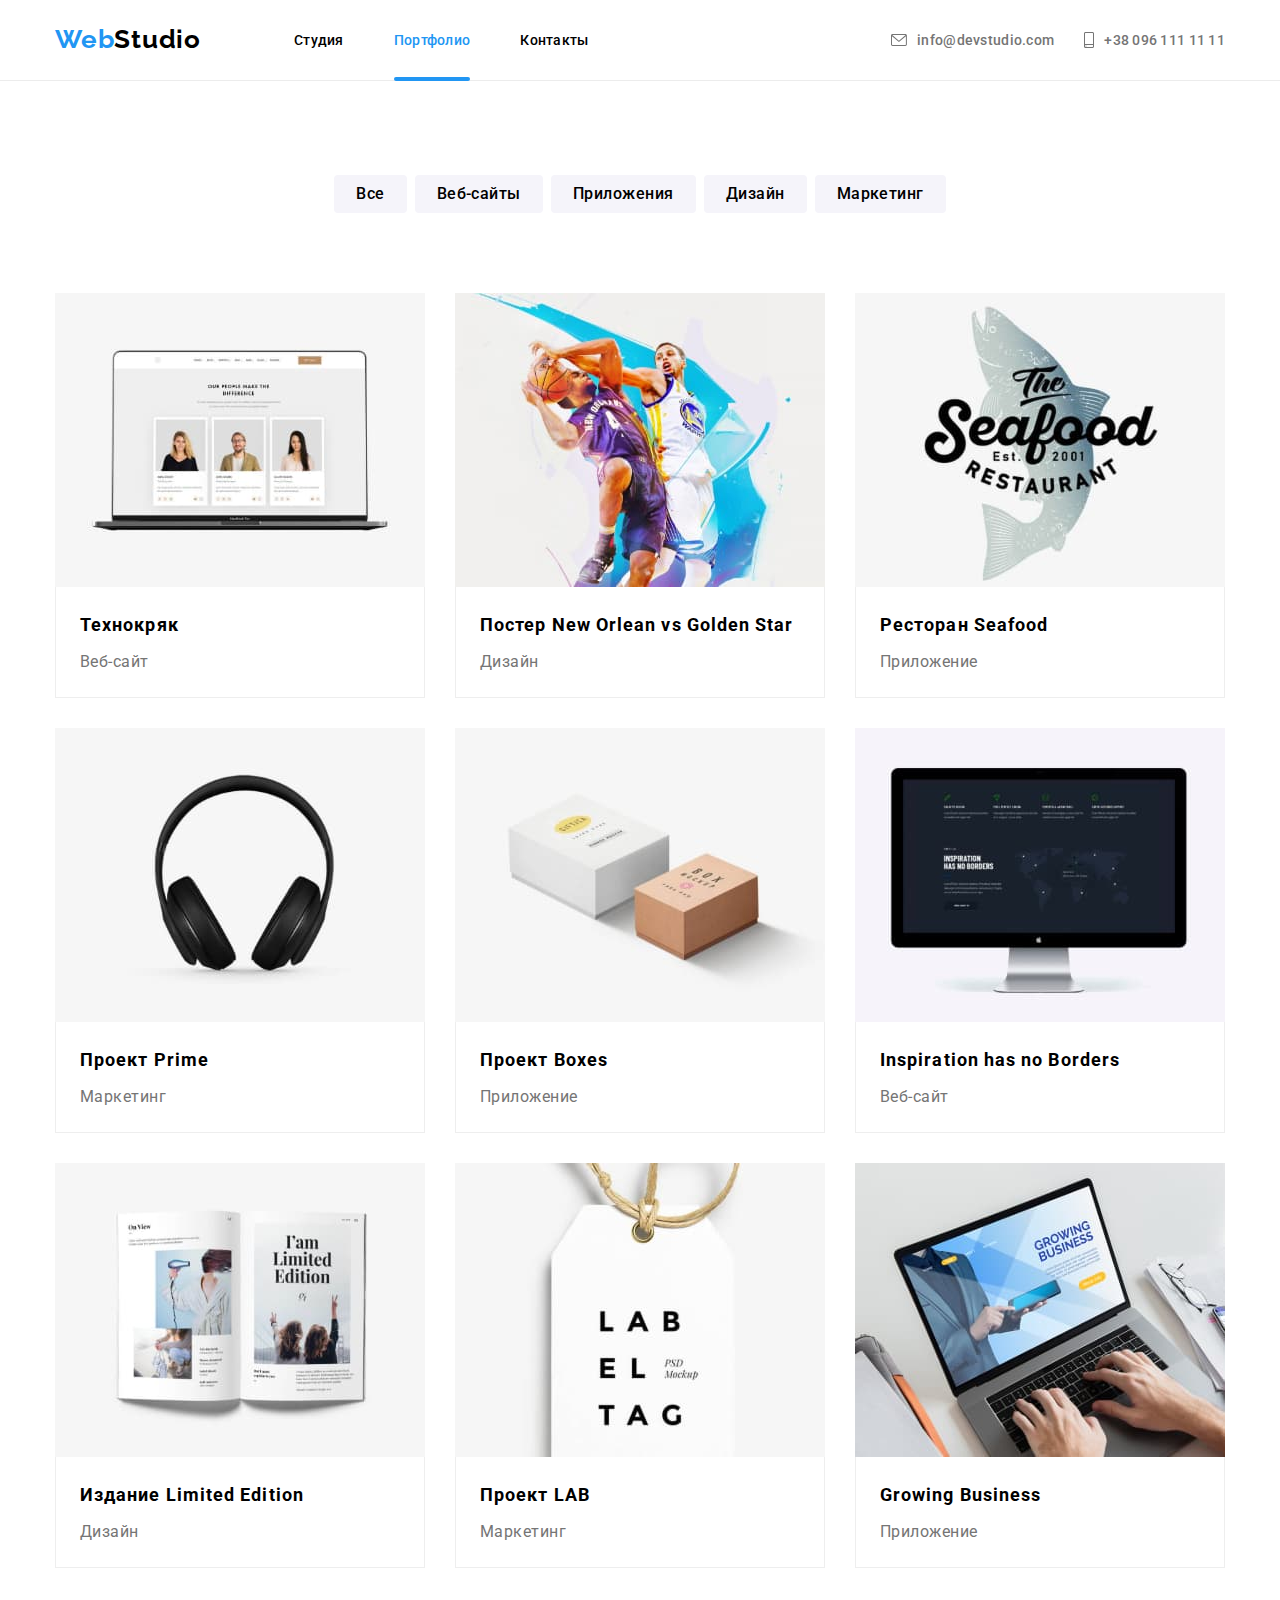
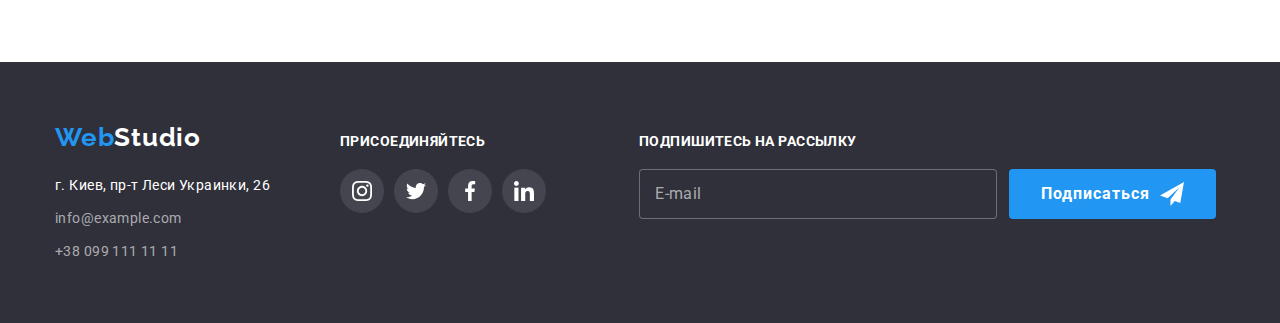
==== commit d5a1f4f0: "finish hw7" ====
--- a/portfolio.html
+++ b/portfolio.html
@@ -15,48 +15,52 @@
       rel="stylesheet"
       href="https://cdnjs.cloudflare.com/ajax/libs/modern-normalize/1.1.0/modern-normalize.min.css"
     />
-    <link rel="stylesheet" href="./css/reset.css" />
+    <!-- <link rel="stylesheet" href="./css/reset.css" /> -->
     <!-- <link rel="stylesheet" href="./css/styles.css" /> -->
     <link rel="stylesheet" href="./css/main.css" />
   </head>
 
   <body>
-    <header class="head-white">
+    <header class="header">
       <div class="container header-container">
-        <nav class="head-nav flexability">
-          <a href="index.html" class="logo-nav"><span>Web</span>Studio</a>
+        <nav class="header__nav flexability">
+          <a href="index.html" class="logo__nav logo"
+            ><span class="logo__text">Web</span>Studio</a
+          >
 
           <ul class="nav-list flexability">
-            <li class="nav-list-item">
-              <a href="index.html" class="link">Студия</a>
-            </li>
-
-            <li class="nav-list-item">
-              <a href="portfolio.html" class="link current">Портфолио</a>
-            </li>
-
-            <li class="nav-list-item">
-              <a href="" class="link">Контакты</a>
+            <li class="nav-list__item">
+              <a href="index.html" class="nav-list__link">Студия</a>
+            </li>
+
+            <li class="nav-list__item">
+              <a href="portfolio.html" class="nav-list__link current"
+                >Портфолио</a
+              >
+            </li>
+
+            <li class="nav-list__item">
+              <a href="" class="nav-list__link">Контакты</a>
             </li>
           </ul>
         </nav>
 
         <ul class="adress-list flexability">
-          <li class="adress-item">
-            <a href="mailto:info@devstudio.com" class="link">
-              <svg class="adress-item-icon" width="16" height="12">
+          <li class="adress-list__item">
+            <a href="mailto:info@devstudio.com" class="adress-list__link">
+              <svg class="adress-list__icon" width="16" height="12">
                 <use href="images/icons.svg#icon-envelope"></use>
               </svg>
-              <span>info@devstudio.com</span>
+              <span class="adress-list__text">info@devstudio.com</span>
             </a>
           </li>
 
-          <li class="adress-item">
-            <a href="tel:+380961111111" class="link">
-              <svg class="adress-item-icon" width="10" height="16">
+          <li class="adress-list__item">
+            <a href="tel:+380961111111" class="adress-list__link">
+              <svg class="adress-list__icon" width="10" height="16">
                 <use href="images/icons.svg#icon-smartphone"></use>
               </svg>
-              <span>+38 096 111 11 11</span>
+              <span class="adress-list__text">+38 096 111 11 11</span>
             </a>
           </li>
         </ul>
@@ -66,211 +70,226 @@
     <main>
       <section class="radio-buttons section">
         <div class="container">
-          <ul class="buttons-list flexability">
-            <li class="buttons-item">
-              <button type="button" class="button">Все</button>
-            </li>
-            <li class="buttons-item">
-              <button type="button" class="button">Веб-сайты</button>
-            </li>
-            <li class="buttons-item">
-              <button type="button" class="button">Приложения</button>
-            </li>
-            <li class="buttons-item">
-              <button type="button" class="button">Дизайн</button>
-            </li>
-            <li class="buttons-item">
-              <button type="button" class="button">Маркетинг</button>
+          <ul class="button__list flexability">
+            <li class="button-list__item">
+              <button type="button" class="button-list__radio">Все</button>
+            </li>
+            <li class="button-list__item">
+              <button type="button" class="button-list__radio">
+                Веб-сайты
+              </button>
+            </li>
+            <li class="button-list__item">
+              <button type="button" class="button-list__radio">
+                Приложения
+              </button>
+            </li>
+            <li class="button-list__item">
+              <button type="button" class="button-list__radio">Дизайн</button>
+            </li>
+            <li class="button-list__item">
+              <button type="button" class="button-list__radio">
+                Маркетинг
+              </button>
             </li>
           </ul>
           <ul class="gallery-list flexability">
-            <li class="gallery-item">
-              <a class="gallery-link">
-                <div class="work-description-block">
+            <li class="gallery__item">
+              <a class="gallery__link">
+                <div class="gallery__img">
                   <img
                     src="./images/img-portf1.jpg"
                     alt="ноутбук с примером сайта"
                     width="370"
-                    class="gallery-picture"
-                  />
-                  <p class="work-description">
-                    Технокряк это современная площадка распространения
-                    коронавируса. Компании используют эту платформу для
-                    цифрового шпионажа и атак на защищённые сервера конкурентов.
-                  </p>
-                </div>
-                <div class="card-style">
-                  <h3 class="card-title">Технокряк</h3>
-                  <p class="gallery-category">Веб-сайт</p>
-                </div>
-              </a>
-            </li>
-            <li class="gallery-item">
-              <a class="gallery-link">
-                <div class="work-description-block">
+                    class="gallery__picture"
+                  />
+                  <p class="gallery__description">
+                    Технокряк это современная площадка распространения
+                    коронавируса. Компании используют эту платформу для
+                    цифрового шпионажа и атак на защищённые сервера конкурентов.
+                  </p>
+                </div>
+                <div class="gallery__style">
+                  <h3 class="gallery__title">Технокряк</h3>
+                  <p class="gallery__category">Веб-сайт</p>
+                </div>
+              </a>
+            </li>
+
+            <li class="gallery__item">
+              <a class="gallery__link">
+                <div class="gallery__img">
                   <img
                     src="./images/img-portf2.jpg"
                     alt="борьба баскетболистов за мяч"
                     width="370"
                     class="gallery-picture"
                   />
-                  <p class="work-description">
-                    Технокряк это современная площадка распространения
-                    коронавируса. Компании используют эту платформу для
-                    цифрового шпионажа и атак на защищённые сервера конкурентов.
-                  </p>
-                </div>
-                <div class="card-style">
-                  <h3 class="card-title">Постер New Orlean vs Golden Star</h3>
-                  <p class="gallery-category">Дизайн</p>
-                </div>
-              </a>
-            </li>
-
-            <li class="gallery-item">
-              <a class="gallery-link">
-                <div class="work-description-block">
+                  <p class="gallery__description">
+                    Технокряк это современная площадка распространения
+                    коронавируса. Компании используют эту платформу для
+                    цифрового шпионажа и атак на защищённые сервера конкурентов.
+                  </p>
+                </div>
+                <div class="gallery__style">
+                  <h3 class="gallery__title">
+                    Постер New Orlean vs Golden Star
+                  </h3>
+                  <p class="gallery__category">Дизайн</p>
+                </div>
+              </a>
+            </li>
+
+            <li class="gallery__item">
+              <a class="gallery__link">
+                <div class="gallery__img">
                   <img
                     src="./images/img-portf3.jpg"
                     alt="превью приложения ресторана"
                     width="370"
                     class="gallery-picture"
                   />
-                  <p class="work-description">
-                    Технокряк это современная площадка распространения
-                    коронавируса. Компании используют эту платформу для
-                    цифрового шпионажа и атак на защищённые сервера конкурентов.
-                  </p>
-                </div>
-                <div class="card-style">
-                  <h3 class="card-title">Ресторан Seafood</h3>
-                  <p class="gallery-category">Приложение</p>
-                </div>
-              </a>
-            </li>
-            <li class="gallery-item">
-              <a class="gallery-link">
-                <div class="work-description-block">
+                  <p class="gallery__description">
+                    Технокряк это современная площадка распространения
+                    коронавируса. Компании используют эту платформу для
+                    цифрового шпионажа и атак на защищённые сервера конкурентов.
+                  </p>
+                </div>
+                <div class="gallery__style">
+                  <h3 class="gallery__title">Ресторан Seafood</h3>
+                  <p class="gallery__category">Приложение</p>
+                </div>
+              </a>
+            </li>
+
+            <li class="gallery__item">
+              <a class="gallery__link">
+                <div class="gallery__img">
                   <img
                     src="./images/img-portf4.jpg"
                     alt="наушники"
                     width="370"
                     class="gallery-picture"
                   />
-                  <p class="work-description">
-                    Технокряк это современная площадка распространения
-                    коронавируса. Компании используют эту платформу для
-                    цифрового шпионажа и атак на защищённые сервера конкурентов.
-                  </p>
-                </div>
-                <div class="card-style">
-                  <h3 class="card-title">Проект Prime</h3>
-                  <p class="gallery-category">Маркетинг</p>
-                </div>
-              </a>
-            </li>
-            <li class="gallery-item">
-              <a class="gallery-link"
-                ><div class="work-description-block">
+                  <p class="gallery__description">
+                    Технокряк это современная площадка распространения
+                    коронавируса. Компании используют эту платформу для
+                    цифрового шпионажа и атак на защищённые сервера конкурентов.
+                  </p>
+                </div>
+                <div class="gallery__style">
+                  <h3 class="gallery__title">Проект Prime</h3>
+                  <p class="gallery__category">Маркетинг</p>
+                </div>
+              </a>
+            </li>
+
+            <li class="gallery__item">
+              <a class="gallery__link"
+                ><div class="gallery__img">
                   <img
                     src="./images/img-portf5.jpg"
                     alt="два короба"
                     width="370"
                     class="gallery-picture"
                   />
-                  <p class="work-description">
-                    Технокряк это современная площадка распространения
-                    коронавируса. Компании используют эту платформу для
-                    цифрового шпионажа и атак на защищённые сервера конкурентов.
-                  </p>
-                </div>
-                <div class="card-style">
-                  <h3 class="card-title">Проект Boxes</h3>
-                  <p class="gallery-category">Приложение</p>
-                </div>
-              </a>
-            </li>
-            <li class="gallery-item">
-              <a class="gallery-link"
-                ><div class="work-description-block">
+                  <p class="gallery__description">
+                    Технокряк это современная площадка распространения
+                    коронавируса. Компании используют эту платформу для
+                    цифрового шпионажа и атак на защищённые сервера конкурентов.
+                  </p>
+                </div>
+                <div class="gallery__style">
+                  <h3 class="gallery__title">Проект Boxes</h3>
+                  <p class="gallery__category">Приложение</p>
+                </div>
+              </a>
+            </li>
+
+            <li class="gallery__item">
+              <a class="gallery__link"
+                ><div class="gallery__img">
                   <img
                     src="./images/img-portf6.jpg"
                     alt="монитор с примером сайта"
                     width="370"
                     class="gallery-picture"
                   />
-                  <p class="work-description">
-                    Технокряк это современная площадка распространения
-                    коронавируса. Компании используют эту платформу для
-                    цифрового шпионажа и атак на защищённые сервера конкурентов.
-                  </p>
-                </div>
-                <div class="card-style">
-                  <h3 class="card-title">Inspiration has no Borders</h3>
-                  <p class="gallery-category">Веб-сайт</p>
-                </div>
-              </a>
-            </li>
-            <li class="gallery-item">
-              <a class="gallery-link"
-                ><div class="work-description-block">
+                  <p class="gallery__description">
+                    Технокряк это современная площадка распространения
+                    коронавируса. Компании используют эту платформу для
+                    цифрового шпионажа и атак на защищённые сервера конкурентов.
+                  </p>
+                </div>
+                <div class="gallery__style">
+                  <h3 class="gallery__title">Inspiration has no Borders</h3>
+                  <p class="gallery__category">Веб-сайт</p>
+                </div>
+              </a>
+            </li>
+
+            <li class="gallery__item">
+              <a class="gallery__link"
+                ><div class="gallery__img">
                   <img
                     src="./images/img-portf7.jpg"
                     alt="книга с примером дизайна"
                     width="370"
                     class="gallery-picture"
                   />
-                  <p class="work-description">
-                    Технокряк это современная площадка распространения
-                    коронавируса. Компании используют эту платформу для
-                    цифрового шпионажа и атак на защищённые сервера конкурентов.
-                  </p>
-                </div>
-                <div class="card-style">
-                  <h3 class="card-title">Издание Limited Edition</h3>
-                  <p class="gallery-category">Дизайн</p>
-                </div>
-              </a>
-            </li>
-            <li class="gallery-item">
-              <a class="gallery-link"
-                ><div class="work-description-block">
+                  <p class="gallery__description">
+                    Технокряк это современная площадка распространения
+                    коронавируса. Компании используют эту платформу для
+                    цифрового шпионажа и атак на защищённые сервера конкурентов.
+                  </p>
+                </div>
+                <div class="gallery__style">
+                  <h3 class="gallery__title">Издание Limited Edition</h3>
+                  <p class="gallery__category">Дизайн</p>
+                </div>
+              </a>
+            </li>
+
+            <li class="gallery__item">
+              <a class="gallery__link"
+                ><div class="gallery__img">
                   <img
                     src="./images/img-portf8.jpg"
                     alt="пример дизайна"
                     width="370"
                     class="gallery-picture"
                   />
-                  <p class="work-description">
-                    Технокряк это современная площадка распространения
-                    коронавируса. Компании используют эту платформу для
-                    цифрового шпионажа и атак на защищённые сервера конкурентов.
-                  </p>
-                </div>
-                <div class="card-style">
-                  <h3 class="card-title">Проект LAB</h3>
-                  <p class="gallery-category">Маркетинг</p>
-                </div>
-              </a>
-            </li>
-            <li class="gallery-item">
-              <a class="gallery-link"
-                ><div class="work-description-block">
+                  <p class="gallery__description">
+                    Технокряк это современная площадка распространения
+                    коронавируса. Компании используют эту платформу для
+                    цифрового шпионажа и атак на защищённые сервера конкурентов.
+                  </p>
+                </div>
+                <div class="gallery__style">
+                  <h3 class="gallery__title">Проект LAB</h3>
+                  <p class="gallery__category">Маркетинг</p>
+                </div>
+              </a>
+            </li>
+
+            <li class="gallery__item">
+              <a class="gallery__link"
+                ><div class="gallery__img">
                   <img
                     src="./images/img-portf9.jpg"
                     alt="руки работающие с приложением на ноутбуке"
                     width="370"
                     class="gallery-picture"
                   />
-                  <p class="work-description">
-                    Технокряк это современная площадка распространения
-                    коронавируса. Компании используют эту платформу для
-                    цифрового шпионажа и атак на защищённые сервера конкурентов.
-                  </p>
-                </div>
-                <div class="card-style">
-                  <h3 class="card-title">Growing Business</h3>
-                  <p class="gallery-category">Приложение</p>
+                  <p class="gallery__description">
+                    Технокряк это современная площадка распространения
+                    коронавируса. Компании используют эту платформу для
+                    цифрового шпионажа и атак на защищённые сервера конкурентов.
+                  </p>
+                </div>
+                <div class="gallery__style">
+                  <h3 class="gallery__title">Growing Business</h3>
+                  <p class="gallery__category">Приложение</p>
                 </div>
               </a>
             </li>
@@ -282,58 +301,60 @@
     <footer class="footer">
       <div class="container footer-cont">
         <div>
-          <a href="index.html" class="logo-footer"><span>Web</span>Studio</a>
-          <ul class="adress-footer">
-            <li class="footer-adress">
+          <a href="index.html" class="logo__footer logo"
+            ><span class="logo__text">Web</span>Studio</a
+          >
+          <ul class="footer-list">
+            <li class="footer-list__item">
               <a
                 href="https://goo.gl/maps/rSLZNMGYCQt7C6gy6"
                 target="blank"
                 rel="noopener noreferrer nofollow"
-                class="adress-map"
+                class="footer-list__map"
                 >г. Киев, пр-т Леси Украинки, 26</a
               >
             </li>
 
-            <li class="footer-adress">
-              <a href="mailto:info@devstudio.com" class="footer-link"
+            <li class="footer-list__item">
+              <a href="mailto:info@devstudio.com" class="footer-list__link"
                 >info@example.com</a
               >
             </li>
 
-            <li class="footer-adress">
-              <a href="tel:+380961111111" class="footer-link"
+            <li class="footer-list__item">
+              <a href="tel:+380961111111" class="footer-list__link"
                 >+38 099 111 11 11</a
               >
             </li>
           </ul>
         </div>
         <div class="join">
-          <p class="join-title">присоединяйтесь</p>
-          <ul class="join-list">
-            <li class="social-list-item">
-              <a href="" class="social-item-link">
-                <svg class="social-item-icon" width="20" height="20">
+          <p class="join__title">присоединяйтесь</p>
+          <ul class="social flexability">
+            <li class="social__item">
+              <a href="" class="social__link social__link--white">
+                <svg class="social__icon" width="20" height="20">
                   <use href="./images/icons.svg#icon-instagram"></use>
                 </svg>
               </a>
             </li>
-            <li class="social-list-item">
-              <a href="" class="social-item-link">
-                <svg class="social-item-icon" width="20" height="20">
+            <li class="social__item">
+              <a href="" class="social__link social__link--white">
+                <svg class="social__icon" width="20" height="20">
                   <use href="./images/icons.svg#icon-twitter"></use>
                 </svg>
               </a>
             </li>
-            <li class="social-list-item">
-              <a href="" class="social-item-link">
-                <svg class="social-item-icon" width="20" height="20">
+            <li class="social__item">
+              <a href="" class="social__link social__link--white">
+                <svg class="social__icon" width="20" height="20">
                   <use href="./images/icons.svg#icon-facebook"></use>
                 </svg>
               </a>
             </li>
-            <li class="social-list-item">
-              <a href="" class="social-item-link">
-                <svg class="social-item-icon" width="20" height="20">
+            <li class="social__item">
+              <a href="" class="social__link social__link--white">
+                <svg class="social__icon" width="20" height="20">
                   <use href="./images/icons.svg#icon-linkedin"></use>
                 </svg>
               </a>
@@ -341,21 +362,21 @@
           </ul>
         </div>
         <div class="subscribe">
-          <label for="user-mail"
-            ><p class="subscrible-title">подпишитесь на рассылку</p>
-            <form class="subscribe-form">
+          <label for="subscribe__label"
+            ><p class="subscrible__title">подпишитесь на рассылку</p>
+            <form class="subscribe__form">
               <input
                 type="email"
-                name="user-mail"
-                class="subscribe-input"
+                name="users-mail"
+                class="subscribe__input"
                 placeholder="E-mail"
                 required
-                id="user-mail"
+                id="users-mail"
               />
 
-              <button type="submit" class="subscribe-button button-link">
+              <button type="submit" class="subscribe__button footer__button">
                 Подписаться
-                <svg class="subscribe-icon" width="24" height="24">
+                <svg class="subscribe__icon" width="24" height="24">
                   <use href="./images/icons.svg#icon-send"></use>
                 </svg>
               </button>
--- a/css/main.css
+++ b/css/main.css
@@ -8,102 +8,63 @@
   --transition-time: 250ms;
 }
 
-.container {
-  width: 1200px;
-  padding: 0 15px;
-  margin: 0 auto;
-}
-
-.section {
-  padding-top: 94px;
-  padding-bottom: 94px;
-}
-
-html {
-  -webkit-box-sizing: border-box;
-          box-sizing: border-box;
-}
-
-*,
-*::after,
-*::before {
-  -webkit-box-sizing: inherit;
-          box-sizing: inherit;
-}
-
-.logo-nav {
-  font-family: Raleway, sans-serif;
-  font-weight: 700;
-  color: #000000;
-  font-size: 26px;
-  line-height: calc(31 / 26);
-  letter-spacing: 0.03em;
-  margin-right: 93px;
-  padding-top: 24px;
-  padding-bottom: 25px;
-}
-
-.flexability {
-  display: -webkit-box;
-  display: -ms-flexbox;
-  display: flex;
-}
-
-/* --------------------
-HEADER -------------------- */
-.head-white {
+p,
+h1,
+h2,
+h3,
+h4,
+h5,
+h6 {
+  margin: 0;
+}
+
+ul {
+  margin: 0;
+  list-style-type: none;
+  padding: 0;
+}
+
+button {
+  cursor: pointer;
+}
+
+section {
+  margin: 0;
+}
+
+body {
+  font-family: Roboto, sans-serif;
+}
+
+a {
+  text-decoration: none;
+}
+
+a:hover, a:focus {
+  text-decoration: none;
+}
+
+img {
+  display: block;
+  max-width: 100%;
+  height: auto;
+}
+
+.header {
   background-color: #ffffff;
   border-bottom: 1px solid #ececec;
 }
 
-.logo-nav > span {
-  font-family: Raleway, sans-serif;
-  color: var(--accent-color);
-}
-
-.logo-nav:hover {
-  color: #000000;
-}
-
-.adress-list .adress-item + .adress-item {
-  margin-left: var(--margin-calc);
-}
-
-.link {
-  padding: 32px 0;
-  -webkit-box-align: center;
-      -ms-flex-align: center;
-          align-items: center;
-  display: -webkit-box;
-  display: -ms-flexbox;
-  display: flex;
-  -webkit-transition: color var(--transition-time) var(--attenuation-function);
-  transition: color var(--transition-time) var(--attenuation-function);
-}
-
-.link:hover,
-.link:focus {
-  color: var(--accent-color);
-}
-
-.link > .adress-item-icon {
-  margin-right: 10px;
-  fill: currentColor;
-}
-
-.benefit-image {
-  display: -webkit-box;
-  display: -ms-flexbox;
-  display: flex;
-  height: 120px;
-  -webkit-box-align: center;
-      -ms-flex-align: center;
-          align-items: center;
-  -webkit-box-pack: center;
-      -ms-flex-pack: center;
-          justify-content: center;
-  background-color: #f5f4fa;
-  margin-bottom: var(--margin-calc);
+.header-container {
+  display: -webkit-box;
+  display: -ms-flexbox;
+  display: flex;
+}
+
+.header__nav {
+  -webkit-box-align: center;
+      -ms-flex-align: center;
+          align-items: center;
 }
 
 .nav-list {
@@ -114,21 +75,45 @@
   color: var(--text-color);
 }
 
-.nav-list-item + .nav-list-item {
-  margin-left: 50px;
-}
-
 .nav-list a {
   color: var(--text-color);
 }
 
-.phone-number {
+.nav-list a:hover, .nav-list a:focus {
+  color: var(--accent-color);
+}
+
+.nav-list__item + .nav-list__item {
   margin-left: 50px;
 }
 
-.nav-list a:hover,
-.nav-list a:focus {
+.adress-list__item + .adress-list__item {
+  margin-left: var(--margin-calc);
+}
+
+.nav-list__link,
+.adress-list__link {
+  padding: 32px 0;
+  -webkit-box-align: center;
+      -ms-flex-align: center;
+          align-items: center;
+  display: -webkit-box;
+  display: -ms-flexbox;
+  display: flex;
+  -webkit-transition: color var(--transition-time) var(--attenuation-function);
+  transition: color var(--transition-time) var(--attenuation-function);
+}
+
+.nav-list__link:hover, .nav-list__link:focus,
+.adress-list__link:hover,
+.adress-list__link:focus {
   color: var(--accent-color);
+}
+
+.nav-list__link .adress-list__icon,
+.adress-list__link .adress-list__icon {
+  margin-right: 10px;
+  fill: currentColor;
 }
 
 .adress-list {
@@ -151,7 +136,7 @@
   position: relative;
 }
 
-.current:after {
+ul .current:after {
   content: '';
   position: absolute;
   bottom: -1px;
@@ -162,19 +147,30 @@
   border-radius: 2px;
 }
 
-.header-container {
-  display: -webkit-box;
-  display: -ms-flexbox;
-  display: flex;
-}
-
-.head-nav {
-  -webkit-box-align: center;
-      -ms-flex-align: center;
-          align-items: center;
-}
-
-/* -------------------- MAIN -------------------- */
+.logo {
+  font-family: Raleway, sans-serif;
+  font-weight: 700;
+  font-size: 26px;
+  line-height: calc(31 / 26);
+  letter-spacing: 0.03em;
+}
+
+.logo__nav {
+  margin-right: 93px;
+  padding-top: 24px;
+  padding-bottom: 25px;
+  color: #000000;
+}
+
+.logo__footer {
+  color: #ffffff;
+}
+
+.logo__text {
+  font-family: Raleway, sans-serif;
+  color: var(--accent-color);
+}
+
 .hero {
   background: #c4c4c4;
   padding: 200px 0;
@@ -193,7 +189,7 @@
   background-position: center;
 }
 
-.hero-title {
+.hero__title {
   font-weight: 900;
   font-size: 44px;
   line-height: calc(60 / 44);
@@ -206,7 +202,189 @@
   margin-bottom: 30px;
 }
 
-.button {
+.benefits__list {
+  display: -webkit-box;
+  display: -ms-flexbox;
+  display: flex;
+  margin-left: calc(-1 * var(--margin-calc));
+}
+
+.benefits__item {
+  -ms-flex-preferred-size: calc(100% / 4 - var(--margin-calc));
+      flex-basis: calc(100% / 4 - var(--margin-calc));
+  margin-left: var(--margin-calc);
+}
+
+.benefit__image {
+  display: -webkit-box;
+  display: -ms-flexbox;
+  display: flex;
+  height: 120px;
+  -webkit-box-align: center;
+      -ms-flex-align: center;
+          align-items: center;
+  -webkit-box-pack: center;
+      -ms-flex-pack: center;
+          justify-content: center;
+  background-color: #f5f4fa;
+  margin-bottom: var(--margin-calc);
+}
+
+.benefits__title {
+  font-weight: 700;
+  font-size: 14px;
+  line-height: calc(16 / 14);
+  letter-spacing: 0.03em;
+  text-transform: uppercase;
+  color: #212121;
+  margin-bottom: var(--margin-text);
+}
+
+.benefits__discription {
+  font-size: 14px;
+  line-height: calc(24 / 14);
+  letter-spacing: 0.03em;
+  color: #757575;
+}
+
+.gallery-list {
+  display: -webkit-box;
+  display: -ms-flexbox;
+  display: flex;
+  margin-left: calc(-1 * var(--margin-calc));
+  margin-top: calc(-1 * var(--margin-calc));
+  -ms-flex-wrap: wrap;
+      flex-wrap: wrap;
+  margin-top: 0px;
+}
+
+.gallery__item {
+  -ms-flex-preferred-size: calc(100% / 3 - var(--margin-calc));
+      flex-basis: calc(100% / 3 - var(--margin-calc));
+  margin-left: var(--margin-calc);
+  margin-top: var(--margin-calc);
+}
+
+.gallery__link {
+  display: block;
+  text-decoration: none;
+  -webkit-transition: -webkit-box-shadow var(--transition-time) var(--attenuation-function);
+  transition: -webkit-box-shadow var(--transition-time) var(--attenuation-function);
+  transition: box-shadow var(--transition-time) var(--attenuation-function);
+  transition: box-shadow var(--transition-time) var(--attenuation-function), -webkit-box-shadow var(--transition-time) var(--attenuation-function);
+}
+
+.gallery__link:hover,
+.gallery__link:focus {
+  -webkit-box-shadow: 0px 1px 1px rgba(0, 0, 0, 0.12), 0px 4px 4px rgba(0, 0, 0, 0.06), 1px 4px 6px rgba(0, 0, 0, 0.16);
+          box-shadow: 0px 1px 1px rgba(0, 0, 0, 0.12), 0px 4px 4px rgba(0, 0, 0, 0.06), 1px 4px 6px rgba(0, 0, 0, 0.16);
+}
+
+.gallery__category {
+  font-size: 16px;
+  line-height: calc(30 / 16);
+  letter-spacing: 0.03em;
+  color: #757575;
+}
+
+.gallery__style {
+  padding: 20px 24px;
+  background-color: #ffffff;
+  border-left: 1px solid #eeeeee;
+  border-right: 1px solid #eeeeee;
+  border-bottom: 1px solid #eeeeee;
+}
+
+.gallery__link:hover .gallery__description,
+.gallery__link:focus .gallery__description {
+  -webkit-transform: translateY(0);
+          transform: translateY(0);
+}
+
+.gallery__description {
+  position: absolute;
+  top: 0;
+  margin: 0;
+  width: 100%;
+  height: 100%;
+  padding: 63px 24px;
+  font-size: 18px;
+  line-height: 1.56;
+  color: #ffffff;
+  background-color: rgba(33, 150, 243, 0.9);
+  -webkit-transform: translateY(100%);
+          transform: translateY(100%);
+  -webkit-transition: -webkit-transform var(--transition-time) var(--attenuation-function);
+  transition: -webkit-transform var(--transition-time) var(--attenuation-function);
+  transition: transform var(--transition-time) var(--attenuation-function);
+  transition: transform var(--transition-time) var(--attenuation-function), -webkit-transform var(--transition-time) var(--attenuation-function);
+}
+
+.gallery__img {
+  position: relative;
+  overflow: hidden;
+}
+
+.gallery__title {
+  font-weight: 700;
+  font-size: 18px;
+  line-height: calc(36 / 18);
+  letter-spacing: 0.06em;
+  color: var(--text-color);
+  margin-bottom: 4px;
+}
+
+.social__link {
+  color: #ffffff;
+  background-color: rgba(255, 255, 255, 0.1);
+}
+
+.social {
+  display: -webkit-box;
+  display: -ms-flexbox;
+  display: flex;
+  -webkit-box-pack: center;
+      -ms-flex-pack: center;
+          justify-content: center;
+}
+
+.social__item + .social__item {
+  margin-left: 10px;
+}
+
+.social__icon {
+  fill: currentColor;
+}
+
+.social__link {
+  width: 44px;
+  height: 44px;
+  display: -webkit-box;
+  display: -ms-flexbox;
+  display: flex;
+  -webkit-box-pack: center;
+      -ms-flex-pack: center;
+          justify-content: center;
+  -webkit-box-align: center;
+      -ms-flex-align: center;
+          align-items: center;
+  color: #afb1b8;
+  border-radius: 50%;
+  -webkit-transition: background-color var(--transition-time) var(--attenuation-function), color var(--transition-time) var(--attenuation-function);
+  transition: background-color var(--transition-time) var(--attenuation-function), color var(--transition-time) var(--attenuation-function);
+}
+
+.social__link:hover, .social__link:focus {
+  background-color: var(--accent-color);
+  color: #ffffff;
+  border-radius: 50%;
+}
+
+.social__link--white {
+  color: #ffffff;
+}
+
+.button-list__radio {
   font-family: inherit;
   font-style: normal;
   font-weight: 500;
@@ -225,32 +403,14 @@
   transition: color var(--transition-time) var(--attenuation-function), background-color var(--transition-time) var(--attenuation-function), box-shadow var(--transition-time) var(--attenuation-function), -webkit-box-shadow var(--transition-time) var(--attenuation-function);
 }
 
-.button:hover,
-.button:focus {
+.button-list__radio:hover, .button-list__radio:focus {
+  color: #ffffff;
+  background-color: var(--accent-color);
   -webkit-box-shadow: 0px 3px 1px rgba(0, 0, 0, 0.1), 0px 1px 2px rgba(0, 0, 0, 0.08), 0px 2px 2px rgba(0, 0, 0, 0.12);
           box-shadow: 0px 3px 1px rgba(0, 0, 0, 0.1), 0px 1px 2px rgba(0, 0, 0, 0.08), 0px 2px 2px rgba(0, 0, 0, 0.12);
 }
 
-.gallery-link {
-  display: block;
-  text-decoration: none;
-  -webkit-transition: -webkit-box-shadow var(--transition-time) var(--attenuation-function);
-  transition: -webkit-box-shadow var(--transition-time) var(--attenuation-function);
-  transition: box-shadow var(--transition-time) var(--attenuation-function);
-  transition: box-shadow var(--transition-time) var(--attenuation-function), -webkit-box-shadow var(--transition-time) var(--attenuation-function);
-}
-
-.gallery-link:hover,
-.gallery-link:focus {
-  -webkit-box-shadow: 0px 1px 1px rgba(0, 0, 0, 0.12), 0px 4px 4px rgba(0, 0, 0, 0.06), 1px 4px 6px rgba(0, 0, 0, 0.16);
-          box-shadow: 0px 1px 1px rgba(0, 0, 0, 0.12), 0px 4px 4px rgba(0, 0, 0, 0.06), 1px 4px 6px rgba(0, 0, 0, 0.16);
-}
-
-.buttons-item + .buttons-item {
-  margin-left: 8px;
-}
-
-.buttons-list {
+.button__list {
   display: -webkit-box;
   display: -ms-flexbox;
   display: flex;
@@ -260,33 +420,16 @@
   margin-bottom: 50px;
 }
 
-.gallery-list {
-  -ms-flex-wrap: wrap;
-      flex-wrap: wrap;
-  margin-top: 0px;
-}
-
-.main-button {
+.button-list__item + .button-list__item {
+  margin-left: 8px;
+}
+
+.main__button {
   background-color: var(--accent-color);
   padding: 10px 32px;
   min-width: 200px;
   border-radius: 4px;
   border: none;
-}
-
-.subscribe-button {
-  background-color: var(--accent-color);
-  padding: 10px 32px;
-  min-width: 200px;
-  border-radius: 4px;
-  border: none;
-  margin-left: 12px;
-  -webkit-box-align: center;
-      -ms-flex-align: center;
-          align-items: center;
-  display: -webkit-inline-box;
-  display: -ms-inline-flexbox;
-  display: inline-flex;
 }
 
 .callback-button {
@@ -305,7 +448,8 @@
   width: 100%;
 }
 
-.button-link {
+.hero__button,
+.footer__button {
   font-family: inherit;
   font-style: normal;
   font-weight: 700;
@@ -315,136 +459,11 @@
   color: #ffffff;
 }
 
-.work-description {
-  position: absolute;
-  top: 0;
-  margin: 0;
-  width: 100%;
-  height: 100%;
-  padding: 63px 24px;
-  font-size: 18px;
-  line-height: 1.56;
-  color: #ffffff;
-  background-color: rgba(33, 150, 243, 0.9);
-  -webkit-transform: translateY(100%);
-          transform: translateY(100%);
-  -webkit-transition: -webkit-transform var(--transition-time) var(--attenuation-function);
-  transition: -webkit-transform var(--transition-time) var(--attenuation-function);
-  transition: transform var(--transition-time) var(--attenuation-function);
-  transition: transform var(--transition-time) var(--attenuation-function), -webkit-transform var(--transition-time) var(--attenuation-function);
-}
-
-.work-description-block {
-  position: relative;
-  overflow: hidden;
-}
-
-.gallery-link:hover .work-description,
-.gallery-link:focus .work-description {
-  -webkit-transform: translateY(0);
-          transform: translateY(0);
-}
-
-.social-list {
-  display: -webkit-box;
-  display: -ms-flexbox;
-  display: flex;
-  -webkit-box-pack: center;
-      -ms-flex-pack: center;
-          justify-content: center;
-}
-
-.social-list-item + .social-list-item {
-  margin-left: 10px;
-}
-
-.social-item-icon {
-  fill: currentColor;
-}
-
-.social-item-link {
-  width: 44px;
-  height: 44px;
-  display: -webkit-box;
-  display: -ms-flexbox;
-  display: flex;
-  -webkit-box-pack: center;
-      -ms-flex-pack: center;
-          justify-content: center;
-  -webkit-box-align: center;
-      -ms-flex-align: center;
-          align-items: center;
-  color: #afb1b8;
-  border-radius: 50%;
-  -webkit-transition: background-color var(--transition-time) var(--attenuation-function), color var(--transition-time) var(--attenuation-function);
-  transition: background-color var(--transition-time) var(--attenuation-function), color var(--transition-time) var(--attenuation-function);
-}
-
-.join .social-item-link {
-  color: #ffffff;
-  background-color: rgba(255, 255, 255, 0.1);
-}
-
-.social-item-link:hover,
-.social-item-link:focus {
-  background-color: var(--accent-color);
-  color: #ffffff;
-  border-radius: 50%;
-}
-
-.button:hover,
-.button:focus {
-  font-family: inherit;
-  font-style: normal;
-  font-weight: 500;
-  font-size: 16px;
-  line-height: calc(26 / 16);
-  text-align: center;
-  letter-spacing: 0.03em;
-  color: #ffffff;
-  background-color: var(--accent-color);
-}
-
-.card-title {
-  font-weight: 700;
-  font-size: 18px;
-  line-height: calc(36 / 18);
-  letter-spacing: 0.06em;
-  color: var(--text-color);
-  margin-bottom: 4px;
-}
-
-.benefits-title {
-  font-weight: 700;
-  font-size: 14px;
-  line-height: calc(16 / 14);
-  letter-spacing: 0.03em;
-  text-transform: uppercase;
-  color: #212121;
-  margin-bottom: var(--margin-text);
-}
-
-.benefits-discription {
-  font-size: 14px;
-  line-height: calc(24 / 14);
-  letter-spacing: 0.03em;
-  color: #757575;
-}
-
-.benefits-list {
-  display: -webkit-box;
-  display: -ms-flexbox;
-  display: flex;
-  margin-left: calc(-1 * var(--margin-calc));
-}
-
-.benefits-list > .benefits-item {
-  -ms-flex-preferred-size: calc(100% / 4 - var(--margin-calc));
-      flex-basis: calc(100% / 4 - var(--margin-calc));
-  margin-left: var(--margin-calc);
-}
-
-.activity-list {
+.activity {
+  padding-top: 0px;
+}
+
+.activity__list {
   display: -webkit-box;
   display: -ms-flexbox;
   display: flex;
@@ -454,34 +473,25 @@
   margin-top: calc(-1 * var(--margin-calc));
 }
 
-.activity-list > .activity-item {
+.activity__item {
   -ms-flex-preferred-size: calc(100% / 3 - var(--margin-calc));
       flex-basis: calc(100% / 3 - var(--margin-calc));
   margin-left: var(--margin-calc);
   margin-top: var(--margin-calc);
-}
-
-.activity {
-  padding-top: 0px;
-}
-
-.activity-img {
+  position: relative;
+}
+
+.activity__img {
   margin-right: 0px;
 }
 
-.activity-item {
-  position: relative;
-}
-
-.activity-title {
+.activity__titles {
   position: absolute;
   bottom: 0;
   margin: 0;
   display: -webkit-box;
   display: -ms-flexbox;
   display: flex;
-  /* padding-top: 27px;
-  padding-bottom: 27px; */
   width: 100%;
   height: 70px;
   font-size: 14px;
@@ -497,83 +507,11 @@
   background-color: rgba(47, 48, 58, 0.8);
 }
 
-.section-title,
-.team-title,
-.clients-title {
-  display: block;
-  font-weight: 700;
-  font-size: 36px;
-  line-height: calc(42 / 36);
-  letter-spacing: 0.03em;
-  color: #212121;
-  margin-bottom: 50px;
-  text-align: center;
-}
-
-.clients-list {
-  display: -webkit-box;
-  display: -ms-flexbox;
-  display: flex;
-}
-
-.clients-link {
-  display: -webkit-box;
-  display: -ms-flexbox;
-  display: flex;
-  -webkit-box-pack: center;
-      -ms-flex-pack: center;
-          justify-content: center;
-  -webkit-box-align: center;
-      -ms-flex-align: center;
-          align-items: center;
-  height: 92px;
-  width: 170px;
-  color: #afb1b8;
-  border: 1px solid #afb1b8;
-  border-radius: 4px;
-  -webkit-transition: color var(--transition-time) var(--attenuation-function), border var(--transition-time) var(--attenuation-function);
-  transition: color var(--transition-time) var(--attenuation-function), border var(--transition-time) var(--attenuation-function);
-}
-
-.clients-item:not(:last-child) {
-  padding-right: 30px;
-}
-
-.client-icon {
-  fill: currentColor;
-}
-
-.clients-link:hover,
-.clients-link:focus {
-  color: var(--accent-color);
-  border-color: var(--accent-color);
-}
-
-.gallery-category {
-  font-size: 16px;
-  line-height: calc(30 / 16);
-  letter-spacing: 0.03em;
-  color: #757575;
-}
-
-.team-names {
-  font-weight: 500;
-  font-size: 16px;
-  line-height: calc(19 / 16);
-  letter-spacing: 0.03em;
-  color: #212121;
-  margin-bottom: var(--margin-text);
-}
-
-.team-positions {
-  font-size: 16px;
-  line-height: calc(19 / 16);
-  letter-spacing: 0.03em;
-  color: #757575;
-  margin-bottom: 16px;
-}
-
-.team-list {
+.team {
+  background-color: #f5f4fa;
+}
+
+.team__list {
   display: -webkit-box;
   display: -ms-flexbox;
   display: flex;
@@ -581,7 +519,7 @@
   margin-top: calc(-1 * var(--margin-calc));
 }
 
-.team-list > .team-item {
+.team__item {
   -ms-flex-preferred-size: calc(100% / 4 - var(--margin-calc));
       flex-basis: calc(100% / 4 - var(--margin-calc));
   margin-left: var(--margin-calc);
@@ -592,320 +530,94 @@
           box-shadow: 0px 1px 3px rgba(0, 0, 0, 0.12), 0px 1px 1px rgba(0, 0, 0, 0.14), 0px 2px 1px rgba(0, 0, 0, 0.2);
 }
 
-.team {
-  background-color: #f5f4fa;
-}
-
-.teams {
+.team__meta {
   padding-top: var(--margin-calc);
   padding-bottom: var(--margin-calc);
   text-align: center;
 }
 
-/* -------------------- PORTFOLIO GALLERY-------------------- */
-.gallery-list {
-  display: -webkit-box;
-  display: -ms-flexbox;
-  display: flex;
-  margin-left: calc(-1 * var(--margin-calc));
-  margin-top: calc(-1 * var(--margin-calc));
-}
-
-.gallery-list > .gallery-item {
-  -ms-flex-preferred-size: calc(100% / 3 - var(--margin-calc));
-      flex-basis: calc(100% / 3 - var(--margin-calc));
-  margin-left: var(--margin-calc);
-  margin-top: var(--margin-calc);
-}
-
-.card-style {
-  padding: 20px 24px;
-  background-color: #ffffff;
-  border-left: 1px solid #eeeeee;
-  border-right: 1px solid #eeeeee;
-  border-bottom: 1px solid #eeeeee;
-}
-
-/* -------------------- FOOTER --------------------
-*/
-.logo-footer > span {
-  font-family: Raleway, sans-serif;
+.team__names {
+  font-weight: 500;
+  font-size: 16px;
+  line-height: calc(19 / 16);
+  letter-spacing: 0.03em;
+  color: #212121;
+  margin-bottom: var(--margin-text);
+}
+
+.team__positions {
+  font-size: 16px;
+  line-height: calc(19 / 16);
+  letter-spacing: 0.03em;
+  color: #757575;
+  margin-bottom: 16px;
+}
+
+.clients-list {
+  display: -webkit-box;
+  display: -ms-flexbox;
+  display: flex;
+}
+
+.clients-list__item:not(:last-child) {
+  padding-right: 30px;
+}
+
+.clients-list__link {
+  display: -webkit-box;
+  display: -ms-flexbox;
+  display: flex;
+  -webkit-box-pack: center;
+      -ms-flex-pack: center;
+          justify-content: center;
+  -webkit-box-align: center;
+      -ms-flex-align: center;
+          align-items: center;
+  height: 92px;
+  width: 170px;
+  color: #afb1b8;
+  border: 1px solid #afb1b8;
+  border-radius: 4px;
+  -webkit-transition: color var(--transition-time) var(--attenuation-function), border var(--transition-time) var(--attenuation-function);
+  transition: color var(--transition-time) var(--attenuation-function), border var(--transition-time) var(--attenuation-function);
+}
+
+.clients-list__link:hover, .clients-list__link:focus {
   color: var(--accent-color);
-}
-
-.logo {
-  margin-bottom: 20px;
-}
-
-.footer {
-  background: #2f303a;
-  padding: 60px 0px;
-}
-
-.footer-cont {
-  display: -webkit-box;
-  display: -ms-flexbox;
-  display: flex;
-  -webkit-box-align: baseline;
-      -ms-flex-align: baseline;
-          align-items: baseline;
-}
-
-.logo-footer {
-  font-family: Raleway, sans-serif;
-  font-weight: 700;
-  color: #ffffff;
-  font-size: 26px;
-  line-height: calc(31 / 26);
-  letter-spacing: 0.03em;
-}
-
-.logo-footer:hover {
-  color: #ffffff;
-}
-
-.join {
-  margin-left: 70px;
-  margin-right: 93px;
-}
-
-.join-list {
-  display: -webkit-box;
-  display: -ms-flexbox;
-  display: flex;
-}
-
-.join-title,
-.subscrible-title {
-  font-family: Roboto, sans-serif;
-  font-style: normal;
-  font-weight: 700;
-  font-size: 14px;
-  line-height: 1.14286;
-  letter-spacing: 0.03em;
-  text-transform: uppercase;
-  color: #ffffff;
-  margin-bottom: 20px;
-}
-
-.footer-adress:not(:last-child) {
-  margin-bottom: 9px;
-}
-
-.adress-map {
-  font-size: 14px;
-  line-height: calc(24 / 14);
-  letter-spacing: 0.03em;
-  color: #ffffff;
-  -webkit-transition: color var(--transition-time) var(--attenuation-function);
-  transition: color var(--transition-time) var(--attenuation-function);
-}
-
-.adress-footer {
-  margin-top: 20px;
-}
-
-.footer-link {
-  font-size: 14px;
-  line-height: calc(24 / 14);
-  letter-spacing: 0.03em;
-  color: rgba(255, 255, 255, 0.6);
-  -webkit-transition: color var(--transition-time) var(--attenuation-function);
-  transition: color var(--transition-time) var(--attenuation-function);
-}
-
-.footer-adress a:hover,
-.footer-adress a:focus {
-  color: var(--accent-color);
-}
-
-.backdrop {
-  position: fixed;
-  top: 0;
-  left: 0;
-  width: 100%;
-  height: 100%;
-  background-color: rgba(0, 0, 0, 0.2);
-  opacity: 1;
-}
-
-.backdrop.is-hidden {
-  opacity: 0;
-  pointer-events: none;
-}
-
-.subscribe-form {
-  display: -webkit-box;
-  display: -ms-flexbox;
-  display: flex;
-  -webkit-box-align: center;
-      -ms-flex-align: center;
-          align-items: center;
-}
-
-.subscribe-icon {
-  margin-left: 10px;
-}
-
-.subscribe-input {
-  min-width: 358px;
-  height: 50px;
-  padding: 15px;
-  border: 1px solid rgba(255, 255, 255, 0.3);
-  border-radius: 4px;
-  font-family: inherit;
-  font-style: normal;
-  font-size: 16px;
-  line-height: calc(20 / 16);
-  letter-spacing: 0.03em;
-  color: #ffffff;
-  background-color: #2f303a;
-}
-
-.subscribe-input::-webkit-input-placeholder {
-  color: rgba(255, 255, 255, 0.6);
-}
-
-.subscribe-input:-ms-input-placeholder {
-  color: rgba(255, 255, 255, 0.6);
-}
-
-.subscribe-input::-ms-input-placeholder {
-  color: rgba(255, 255, 255, 0.6);
-}
-
-.subscribe-input::placeholder {
-  color: rgba(255, 255, 255, 0.6);
-}
-
-.modal-title {
-  margin-bottom: 12px;
-  font-family: Roboto;
-  font-style: normal;
-  font-weight: 700;
-  font-size: 20px;
-  line-height: calc(23 / 20);
-  text-align: center;
-  letter-spacing: 0.03em;
-  color: #212121;
-}
-
-.label-title {
-  font-family: Roboto;
-  font-style: normal;
-  font-size: 12px;
-  line-height: calc(14 / 12);
-  letter-spacing: 0.01em;
-  margin-bottom: 4px;
-  color: #757575;
-}
-
-.callback-input {
-  height: 40px;
-  border: 1px solid rgba(33, 33, 33, 0.2);
+  border-color: var(--accent-color);
+}
+
+.clients-list__icon {
+  fill: currentColor;
+}
+
+html {
   -webkit-box-sizing: border-box;
           box-sizing: border-box;
-  border-radius: 4px;
-  padding-left: 30px;
-  -webkit-transition: border-color var(--transition-time) var(--attenuation-function);
-  transition: border-color var(--transition-time) var(--attenuation-function);
-}
-
-.callback-coment {
-  border: 1px solid rgba(33, 33, 33, 0.2);
-  -webkit-box-sizing: border-box;
-          box-sizing: border-box;
-  border-radius: 4px;
-  padding: 12px 16px;
-  resize: none;
-  height: 120px;
-  width: 100%;
-  -webkit-transition: border-color var(--transition-time) var(--attenuation-function);
-  transition: border-color var(--transition-time) var(--attenuation-function);
-}
-
-.callback-coment::-webkit-input-placeholder {
-  font-family: Roboto;
-  font-style: normal;
-  font-size: 12px;
-  line-height: calc(14 / 12);
-  letter-spacing: 0.01em;
-  color: rgba(117, 117, 117, 0.5);
-}
-
-.callback-coment:-ms-input-placeholder {
-  font-family: Roboto;
-  font-style: normal;
-  font-size: 12px;
-  line-height: calc(14 / 12);
-  letter-spacing: 0.01em;
-  color: rgba(117, 117, 117, 0.5);
-}
-
-.callback-coment::-ms-input-placeholder {
-  font-family: Roboto;
-  font-style: normal;
-  font-size: 12px;
-  line-height: calc(14 / 12);
-  letter-spacing: 0.01em;
-  color: rgba(117, 117, 117, 0.5);
-}
-
-.callback-coment::placeholder {
-  font-family: Roboto;
-  font-style: normal;
-  font-size: 12px;
-  line-height: calc(14 / 12);
-  letter-spacing: 0.01em;
-  color: rgba(117, 117, 117, 0.5);
-}
-
-.form-field {
-  display: -webkit-box;
-  display: -ms-flexbox;
-  display: flex;
-  -webkit-box-orient: vertical;
-  -webkit-box-direction: normal;
-      -ms-flex-direction: column;
-          flex-direction: column;
-  position: relative;
-}
-
-.sign-field {
-  display: -webkit-box;
-  display: -ms-flexbox;
-  display: flex;
-  -webkit-box-orient: vertical;
-  -webkit-box-direction: normal;
-      -ms-flex-direction: column;
-          flex-direction: column;
-  -webkit-box-align: center;
-      -ms-flex-align: center;
-          align-items: center;
-  margin-top: 20px;
-}
-
-.sign-check {
-  font-family: Roboto;
-  font-style: normal;
-  font-size: 14px;
-  line-height: calc(24 / 14);
-  letter-spacing: 0.03em;
-  color: #757575;
-  display: -webkit-box;
-  display: -ms-flexbox;
-  display: flex;
-  -webkit-box-align: center;
-      -ms-flex-align: center;
-          align-items: center;
-}
-
-.modal-check:checked + .sign-check::before {
-  background-image: url(../images/sign.svg);
-  background-color: var(--accent-color);
-  background-position: center;
-  background-repeat: no-repeat;
-  border: none;
+}
+
+*,
+*::after,
+*::before {
+  -webkit-box-sizing: inherit;
+          box-sizing: inherit;
+}
+
+.flexability {
+  display: -webkit-box;
+  display: -ms-flexbox;
+  display: flex;
+}
+
+.section {
+  padding-top: 94px;
+  padding-bottom: 94px;
+}
+
+.container {
+  width: 1200px;
+  padding: 0 15px;
+  margin: 0 auto;
 }
 
 .visually-hidden {
@@ -922,50 +634,166 @@
   margin: -1px;
 }
 
-.sign-check::before {
-  content: ' ';
-  width: 16px;
-  height: 15px;
-  border: 2px solid #000000;
-  border-radius: 2px;
+.backdrop.is-hidden {
+  opacity: 0;
+  pointer-events: none;
+}
+
+.modal-title {
+  margin-bottom: 12px;
+  font-family: Roboto;
+  font-style: normal;
+  font-weight: 700;
+  font-size: 20px;
+  line-height: calc(23 / 20);
+  text-align: center;
+  letter-spacing: 0.03em;
+  color: #212121;
+}
+
+.join__title,
+.subscrible__title {
+  font-family: Roboto, sans-serif;
+  font-style: normal;
+  font-weight: 700;
+  font-size: 14px;
+  line-height: 1.14286;
+  letter-spacing: 0.03em;
+  text-transform: uppercase;
+  color: #ffffff;
+  margin-bottom: 20px;
+}
+
+.label-title {
+  font-family: Roboto;
+  font-style: normal;
+  font-size: 12px;
+  line-height: calc(14 / 12);
+  letter-spacing: 0.01em;
+  margin-bottom: 4px;
+  color: #757575;
+}
+
+.activity__title,
+.team__title,
+.clients__title {
   display: block;
-  margin-right: 8px;
-}
-
-.sign-link,
-.sign-link:hover,
-.sign-link:focus {
-  text-decoration: underline;
+  font-weight: 700;
+  font-size: 36px;
+  line-height: calc(42 / 36);
+  letter-spacing: 0.03em;
+  color: #212121;
+  margin-bottom: 50px;
+  text-align: center;
+}
+
+.footer {
+  background: #2f303a;
+  padding: 60px 0px;
+}
+
+.footer-cont {
+  display: -webkit-box;
+  display: -ms-flexbox;
+  display: flex;
+  -webkit-box-align: baseline;
+      -ms-flex-align: baseline;
+          align-items: baseline;
+}
+
+.footer-list__item:not(:last-child) {
+  margin-bottom: 9px;
+}
+
+.footer-list__map {
+  font-size: 14px;
+  line-height: calc(24 / 14);
+  letter-spacing: 0.03em;
+  color: #ffffff;
+  -webkit-transition: color var(--transition-time) var(--attenuation-function);
+  transition: color var(--transition-time) var(--attenuation-function);
+}
+
+.footer-list {
+  margin-top: 20px;
+}
+
+.footer-list__link {
+  font-size: 14px;
+  line-height: calc(24 / 14);
+  letter-spacing: 0.03em;
+  color: rgba(255, 255, 255, 0.6);
+  -webkit-transition: color var(--transition-time) var(--attenuation-function);
+  transition: color var(--transition-time) var(--attenuation-function);
+}
+
+.footer-list__item a:hover,
+.footer-list__item a:focus {
   color: var(--accent-color);
 }
 
-.callback-icon {
-  position: absolute;
-  top: 50%;
+.subscribe__form {
+  display: -webkit-box;
+  display: -ms-flexbox;
+  display: flex;
+  -webkit-box-align: center;
+      -ms-flex-align: center;
+          align-items: center;
+}
+
+.subscribe__icon {
+  margin-left: 10px;
+}
+
+.subscribe__input {
+  min-width: 358px;
+  height: 50px;
+  padding: 15px;
+  border: 1px solid rgba(255, 255, 255, 0.3);
+  border-radius: 4px;
+  font-family: inherit;
+  font-style: normal;
+  font-size: 16px;
+  line-height: calc(20 / 16);
+  letter-spacing: 0.03em;
+  color: #ffffff;
+  background-color: #2f303a;
+}
+
+.subscribe__input::-webkit-input-placeholder {
+  color: rgba(255, 255, 255, 0.6);
+}
+
+.subscribe__input:-ms-input-placeholder {
+  color: rgba(255, 255, 255, 0.6);
+}
+
+.subscribe__input::-ms-input-placeholder {
+  color: rgba(255, 255, 255, 0.6);
+}
+
+.subscribe__input::placeholder {
+  color: rgba(255, 255, 255, 0.6);
+}
+
+.join {
+  margin-left: 70px;
+  margin-right: 93px;
+}
+
+.subscribe__button {
+  background-color: var(--accent-color);
+  padding: 10px 32px;
+  min-width: 200px;
+  border-radius: 4px;
+  border: none;
   margin-left: 12px;
-  -webkit-transition: fill var(--transition-time) var(--attenuation-function);
-  transition: fill var(--transition-time) var(--attenuation-function);
-}
-
-.form-field + .form-field {
-  margin-top: 10px;
-}
-
-.form-field:focus-within .callback-icon,
-.form-field:hover .callback-icon {
-  fill: var(--accent-color);
-}
-
-.form-field:focus-within .callback-input,
-.form-field:hover .callback-input {
-  border-color: var(--accent-color);
-  outline: none;
-}
-
-.form-field:focus-within .callback-coment,
-.form-field:hover .callback-coment {
-  border-color: var(--accent-color);
-  outline: none;
+  -webkit-box-align: center;
+      -ms-flex-align: center;
+          align-items: center;
+  display: -webkit-inline-box;
+  display: -ms-inline-flexbox;
+  display: inline-flex;
 }
 
 .modal {
@@ -1005,12 +833,175 @@
   cursor: pointer;
 }
 
+.close:hover, .close:focus {
+  color: var(--accent-color);
+}
+
 .close-icon {
   fill: currentColor;
 }
 
-.close:hover,
-.close:focus {
+.backdrop {
+  position: fixed;
+  top: 0;
+  left: 0;
+  width: 100%;
+  height: 100%;
+  background-color: rgba(0, 0, 0, 0.2);
+  opacity: 1;
+}
+
+.callback-input {
+  height: 40px;
+  border: 1px solid rgba(33, 33, 33, 0.2);
+  -webkit-box-sizing: border-box;
+          box-sizing: border-box;
+  border-radius: 4px;
+  padding-left: 30px;
+  -webkit-transition: border-color var(--transition-time) var(--attenuation-function);
+  transition: border-color var(--transition-time) var(--attenuation-function);
+}
+
+.callback-coment {
+  border: 1px solid rgba(33, 33, 33, 0.2);
+  -webkit-box-sizing: border-box;
+          box-sizing: border-box;
+  border-radius: 4px;
+  padding: 12px 16px;
+  resize: none;
+  height: 120px;
+  width: 100%;
+  -webkit-transition: border-color var(--transition-time) var(--attenuation-function);
+  transition: border-color var(--transition-time) var(--attenuation-function);
+}
+
+.callback-coment::-webkit-input-placeholder {
+  font-family: Roboto;
+  font-style: normal;
+  font-size: 12px;
+  line-height: calc(14 / 12);
+  letter-spacing: 0.01em;
+  color: rgba(117, 117, 117, 0.5);
+}
+
+.callback-coment:-ms-input-placeholder {
+  font-family: Roboto;
+  font-style: normal;
+  font-size: 12px;
+  line-height: calc(14 / 12);
+  letter-spacing: 0.01em;
+  color: rgba(117, 117, 117, 0.5);
+}
+
+.callback-coment::-ms-input-placeholder {
+  font-family: Roboto;
+  font-style: normal;
+  font-size: 12px;
+  line-height: calc(14 / 12);
+  letter-spacing: 0.01em;
+  color: rgba(117, 117, 117, 0.5);
+}
+
+.callback-coment::placeholder {
+  font-family: Roboto;
+  font-style: normal;
+  font-size: 12px;
+  line-height: calc(14 / 12);
+  letter-spacing: 0.01em;
+  color: rgba(117, 117, 117, 0.5);
+}
+
+.form-field {
+  display: -webkit-box;
+  display: -ms-flexbox;
+  display: flex;
+  -webkit-box-orient: vertical;
+  -webkit-box-direction: normal;
+      -ms-flex-direction: column;
+          flex-direction: column;
+  position: relative;
+}
+
+.sign-field {
+  display: -webkit-box;
+  display: -ms-flexbox;
+  display: flex;
+  -webkit-box-orient: vertical;
+  -webkit-box-direction: normal;
+      -ms-flex-direction: column;
+          flex-direction: column;
+  -webkit-box-align: center;
+      -ms-flex-align: center;
+          align-items: center;
+  margin-top: 20px;
+}
+
+.sign-check {
+  font-family: Roboto;
+  font-style: normal;
+  font-size: 14px;
+  line-height: calc(24 / 14);
+  letter-spacing: 0.03em;
+  color: #757575;
+  display: -webkit-box;
+  display: -ms-flexbox;
+  display: flex;
+  -webkit-box-align: center;
+      -ms-flex-align: center;
+          align-items: center;
+}
+
+.sign-check::before {
+  content: ' ';
+  width: 16px;
+  height: 15px;
+  border: 2px solid #000000;
+  border-radius: 2px;
+  display: block;
+  margin-right: 8px;
+}
+
+.modal-check:checked + .sign-check::before {
+  background-image: url(../images/sign.svg);
+  background-color: var(--accent-color);
+  background-position: center;
+  background-repeat: no-repeat;
+  border: none;
+}
+
+.sign-link,
+.sign-link:hover,
+.sign-link:focus {
+  text-decoration: underline;
   color: var(--accent-color);
 }
+
+.callback-icon {
+  position: absolute;
+  top: 50%;
+  margin-left: 12px;
+  -webkit-transition: fill var(--transition-time) var(--attenuation-function);
+  transition: fill var(--transition-time) var(--attenuation-function);
+}
+
+.form-field + .form-field {
+  margin-top: 10px;
+}
+
+.form-field:focus-within .callback-icon,
+.form-field:hover .callback-icon {
+  fill: var(--accent-color);
+}
+
+.form-field:focus-within .callback-input,
+.form-field:hover .callback-input {
+  border-color: var(--accent-color);
+  outline: none;
+}
+
+.form-field:focus-within .callback-coment,
+.form-field:hover .callback-coment {
+  border-color: var(--accent-color);
+  outline: none;
+}
 /*# sourceMappingURL=main.css.map */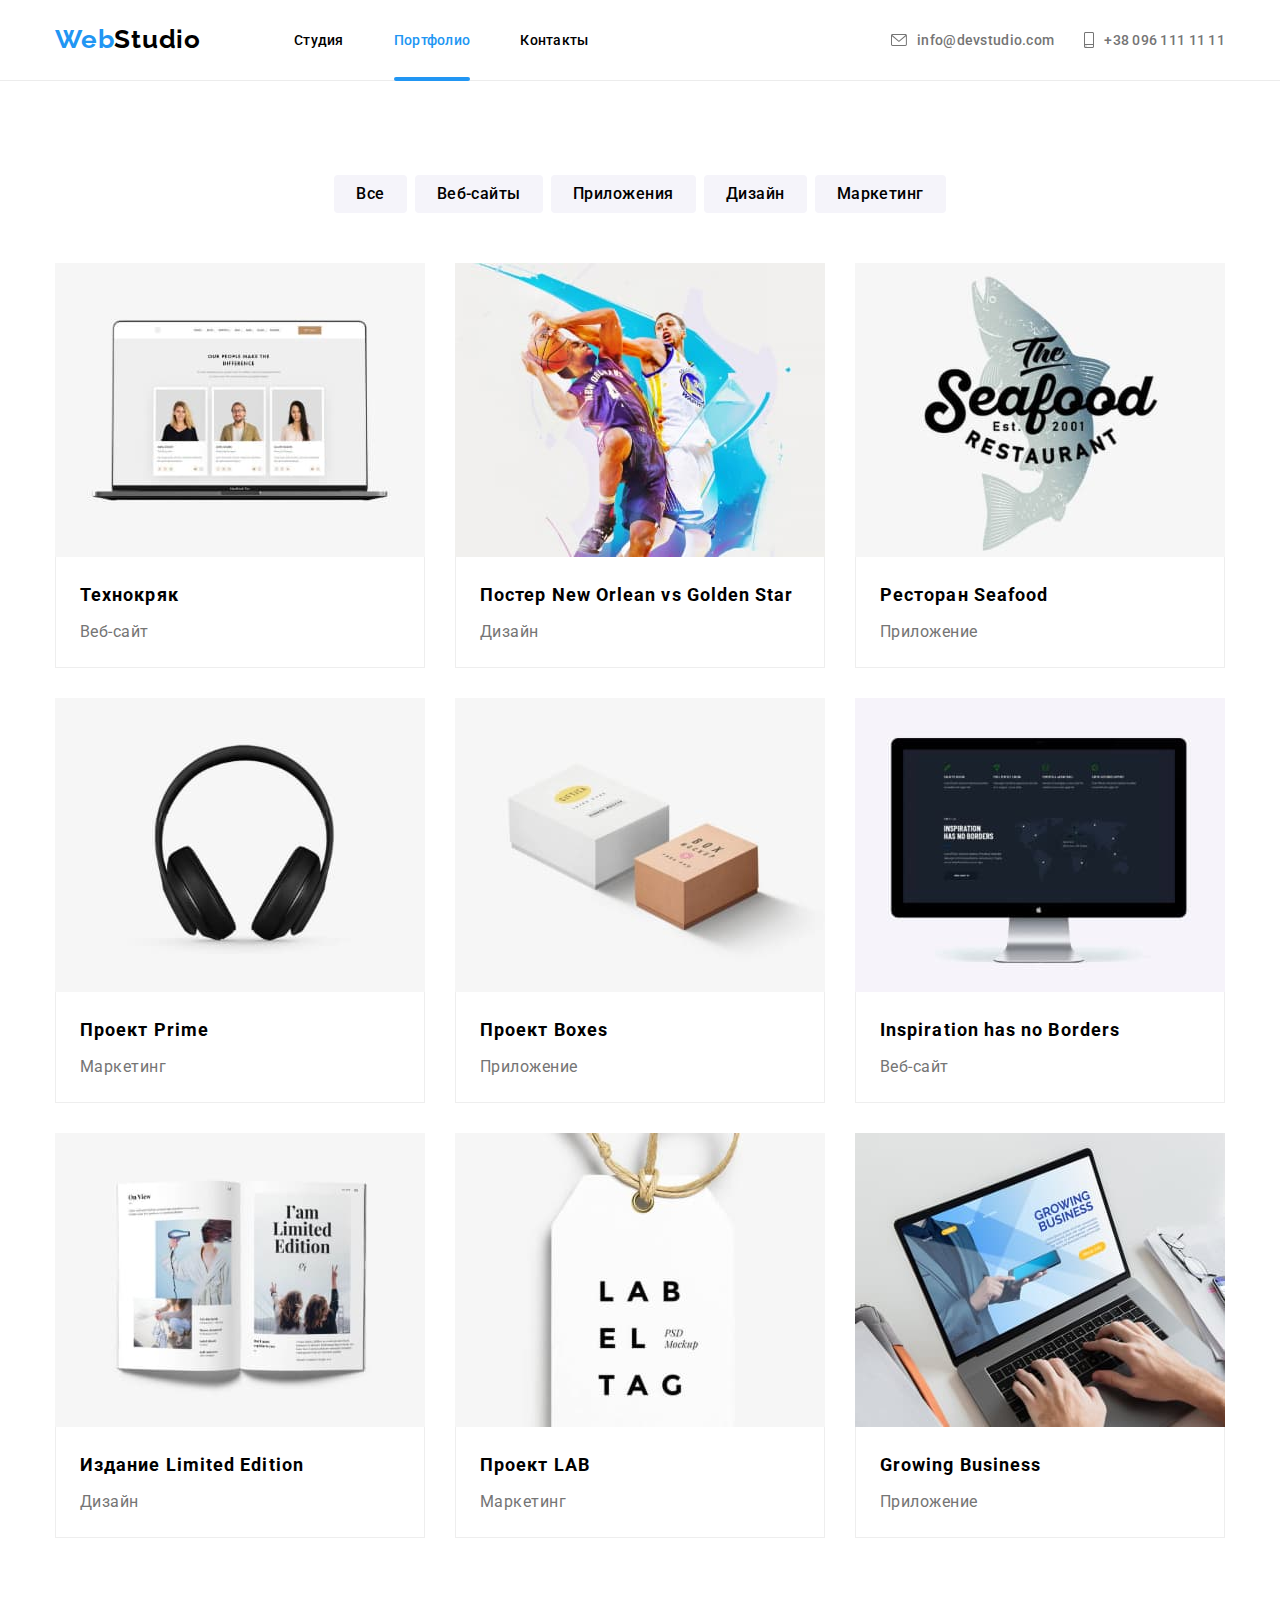
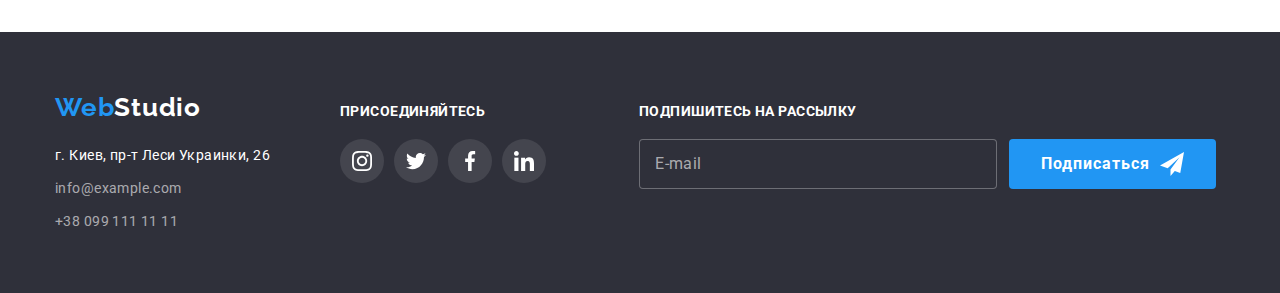
==== commit ab42c2b7: "fix" ====
--- a/portfolio.html
+++ b/portfolio.html
@@ -70,7 +70,7 @@
     <main>
       <section class="radio-buttons section">
         <div class="container">
-          <ul class="button__list flexability">
+          <ul class="button__list">
             <li class="button-list__item">
               <button type="button" class="button-list__radio">Все</button>
             </li>
--- a/css/main.css
+++ b/css/main.css
@@ -251,11 +251,10 @@
   display: -webkit-box;
   display: -ms-flexbox;
   display: flex;
+  -ms-flex-wrap: wrap;
+      flex-wrap: wrap;
   margin-left: calc(-1 * var(--margin-calc));
   margin-top: calc(-1 * var(--margin-calc));
-  -ms-flex-wrap: wrap;
-      flex-wrap: wrap;
-  margin-top: 0px;
 }
 
 .gallery__item {
